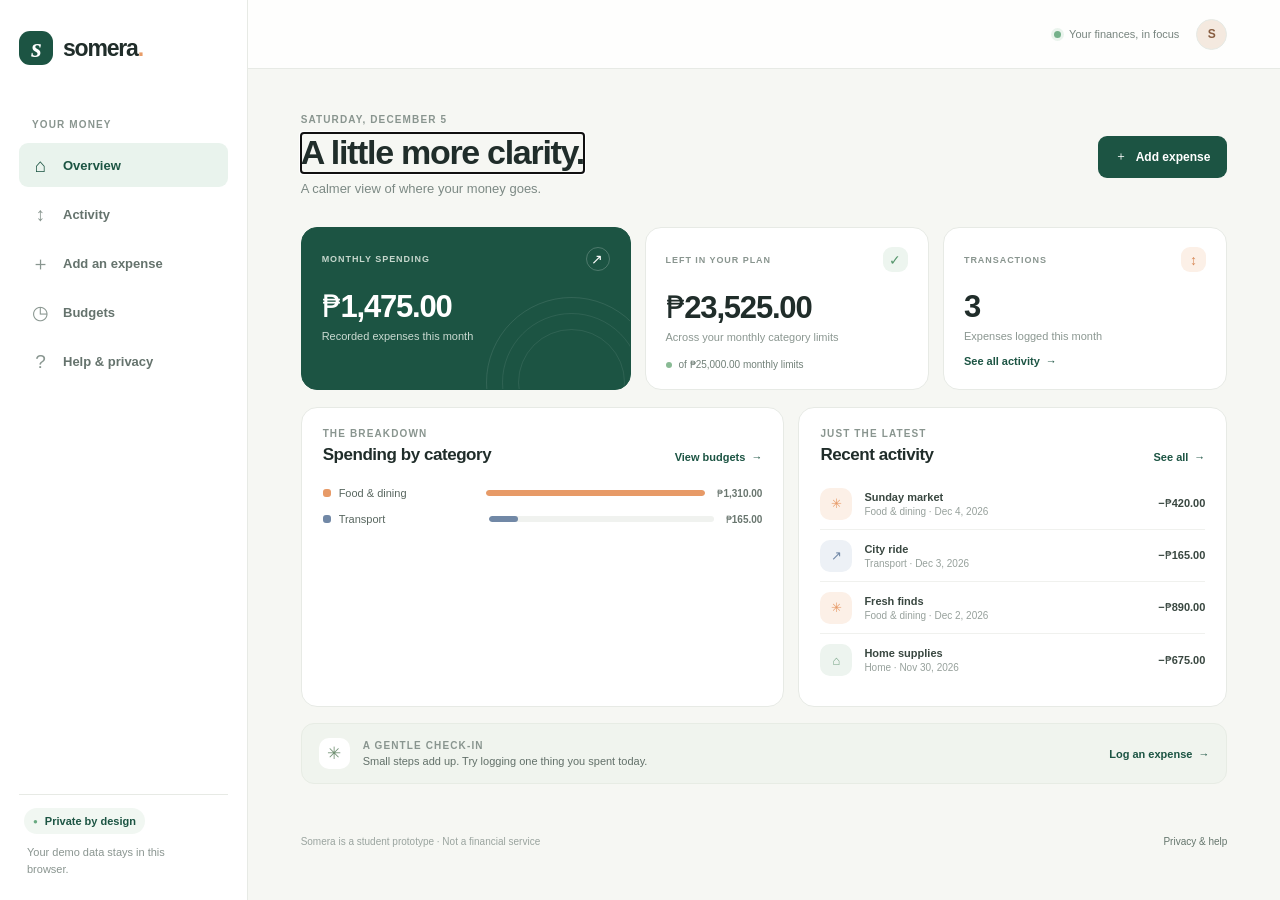
==== index.html @ aa262e17 "Upload working Somera local prototype" ====
<!doctype html>
<html lang="en">
  <head>
    <meta charset="utf-8">
    <meta name="viewport" content="width=device-width, initial-scale=1">
    <meta name="theme-color" content="#f6f5f0">
    <meta name="description" content="Somera is a simple, private-first expense tracker prototype.">
    <title>Somera — spend with clarity</title>
    <link rel="stylesheet" href="styles.css">
    <script src="app.js" defer></script>
  </head>
  <body>
    <div class="app-shell">
      <aside class="sidebar" aria-label="Main navigation">
        <a class="brand" href="#overview" aria-label="Somera home">
          <span class="brand-mark" aria-hidden="true">s</span>
          <span>somera<span class="brand-period">.</span></span>
        </a>

        <p class="nav-label">YOUR MONEY</p>
        <nav class="primary-nav">
          <a class="nav-link is-active" href="#overview" data-view="overview" aria-current="page">
            <span class="nav-icon" aria-hidden="true">⌂</span> Overview
          </a>
          <a class="nav-link" href="#activity" data-view="activity">
            <span class="nav-icon" aria-hidden="true">↕</span> Activity
          </a>
          <a class="nav-link" href="#add-expense" data-view="add-expense">
            <span class="nav-icon" aria-hidden="true">＋</span> Add an expense
          </a>
          <a class="nav-link" href="#budgets" data-view="budgets">
            <span class="nav-icon" aria-hidden="true">◷</span> Budgets
          </a>
          <a class="nav-link" href="#help" data-view="help">
            <span class="nav-icon" aria-hidden="true">?</span> Help & privacy
          </a>
        </nav>

        <div class="sidebar-bottom">
          <div class="privacy-chip"><span aria-hidden="true">●</span> Private by design</div>
          <p>Your demo data stays in this browser.</p>
        </div>
      </aside>

      <main id="main-content" class="main-content">
        <header class="topbar">
          <div class="mobile-brand" aria-label="Somera">somera<span class="brand-period">.</span></div>
          <p class="topbar-note"><span class="status-dot" aria-hidden="true"></span> Your finances, in focus</p>
          <button class="avatar" type="button" aria-label="Demo profile">S</button>
        </header>

        <div class="content-wrap">
          <section class="view is-visible" id="view-overview" data-page="overview" aria-labelledby="overview-title">
            <div class="page-heading">
              <div>
                <p class="eyebrow" id="today-label">YOUR MONEY AT A GLANCE</p>
                <h1 id="overview-title" tabindex="-1">A little more clarity.</h1>
                <p class="page-intro">A calmer view of where your money goes.</p>
              </div>
              <a class="button button-primary" href="#add-expense" data-view="add-expense"><span aria-hidden="true">＋</span> Add expense</a>
            </div>

            <div class="summary-grid" aria-label="This month's summary">
              <article class="summary-card balance-card">
                <div class="card-topline"><span>MONTHLY SPENDING</span><span class="card-icon" aria-hidden="true">↗</span></div>
                <p class="summary-value" id="monthly-spending">₱0.00</p>
                <p class="summary-caption">Recorded expenses this month</p>
                <div class="balance-decoration" aria-hidden="true"></div>
              </article>
              <article class="summary-card">
                <div class="card-topline"><span>LEFT IN YOUR PLAN</span><span class="mini-icon mint" aria-hidden="true">✓</span></div>
                <p class="summary-value" id="remaining-budget">₱0.00</p>
                <p class="summary-caption">Across your monthly category limits</p>
                <div class="summary-foot"><span class="foot-dot" aria-hidden="true"></span><span id="budget-footnote">Set a budget to get started</span></div>
              </article>
              <article class="summary-card">
                <div class="card-topline"><span>TRANSACTIONS</span><span class="mini-icon peach" aria-hidden="true">↕</span></div>
                <p class="summary-value" id="transaction-count">0</p>
                <p class="summary-caption">Expenses logged this month</p>
                <a class="text-link" href="#activity" data-view="activity">See all activity <span aria-hidden="true">→</span></a>
              </article>
            </div>

            <div class="dashboard-grid">
              <section class="panel spending-panel" aria-labelledby="spending-title">
                <div class="panel-heading">
                  <div><p class="eyebrow">THE BREAKDOWN</p><h2 id="spending-title">Spending by category</h2></div>
                  <a class="text-link" href="#budgets" data-view="budgets">View budgets <span aria-hidden="true">→</span></a>
                </div>
                <div id="category-breakdown" class="category-breakdown"></div>
              </section>

              <section class="panel recent-panel" aria-labelledby="recent-title">
                <div class="panel-heading">
                  <div><p class="eyebrow">JUST THE LATEST</p><h2 id="recent-title">Recent activity</h2></div>
                  <a class="text-link" href="#activity" data-view="activity">See all <span aria-hidden="true">→</span></a>
                </div>
                <div id="recent-transactions" class="recent-list"></div>
              </section>
            </div>

            <aside class="gentle-prompt" aria-label="Spending reflection">
              <span class="prompt-sparkle" aria-hidden="true">✳</span>
              <div><p class="eyebrow">A GENTLE CHECK-IN</p><p>Small steps add up. Try logging one thing you spent today.</p></div>
              <a class="text-link" href="#add-expense" data-view="add-expense">Log an expense <span aria-hidden="true">→</span></a>
            </aside>
          </section>

          <section class="view" id="view-activity" data-page="activity" aria-labelledby="activity-title" hidden>
            <div class="page-heading">
              <div><p class="eyebrow">YOUR MONEY, IN MOTION</p><h1 id="activity-title" tabindex="-1">Activity</h1><p class="page-intro">Every expense you've chosen to keep track of.</p></div>
              <a class="button button-primary" href="#add-expense" data-view="add-expense"><span aria-hidden="true">＋</span> Add expense</a>
            </div>
            <section class="panel activity-panel" aria-labelledby="all-transactions-title">
              <div class="panel-heading activity-heading"><div><p class="eyebrow">TRANSACTION HISTORY</p><h2 id="all-transactions-title">Your expenses</h2></div><span id="activity-result-count" class="result-count" aria-live="polite"></span></div>
              <div class="filter-row">
                <label class="search-field"><span class="sr-only">Search by merchant</span><span aria-hidden="true">⌕</span><input id="transaction-search" type="search" placeholder="Search expenses"></label>
                <label class="filter-select"><span class="sr-only">Filter by category</span><select id="category-filter"><option value="all">All categories</option></select></label>
              </div>
              <div class="table-scroll">
                <table class="transaction-table">
                  <caption class="sr-only">Expenses, newest first</caption>
                  <thead><tr><th scope="col">MERCHANT</th><th scope="col">CATEGORY</th><th scope="col">DATE</th><th scope="col" class="amount-cell">AMOUNT</th></tr></thead>
                  <tbody id="transaction-rows"></tbody>
                </table>
              </div>
              <p id="empty-activity" class="empty-state" hidden>No expenses match that search. Try a different search, or <a href="#add-expense" data-view="add-expense">add your first expense</a>.</p>
            </section>
          </section>

          <section class="view" id="view-add-expense" data-page="add-expense" aria-labelledby="add-expense-title" hidden>
            <div class="page-heading">
              <div><p class="eyebrow">A NOTE FOR FUTURE YOU</p><h1 id="add-expense-title" tabindex="-1">Log an expense</h1><p class="page-intro">Just the details you need. No bank connection required.</p></div>
            </div>
            <div class="form-layout">
              <section class="panel form-panel" aria-labelledby="expense-form-heading">
                <div class="panel-heading"><div><p class="eyebrow">NEW TRANSACTION</p><h2 id="expense-form-heading">What did you spend?</h2></div><span class="form-step">01 <span>— 03</span></span></div>
                <form id="expense-form">
                  <div class="form-grid">
                    <div class="field field-wide">
                      <label for="merchant">Merchant or description <span class="required-mark">Required</span></label>
                      <input id="merchant" name="merchant" type="text" maxlength="60" placeholder="e.g. Weekend groceries" autocomplete="off" required>
                      <span class="field-hint">A short name to help you recognize this expense.</span>
                    </div>
                    <div class="field">
                      <label for="amount">Amount <span class="required-mark">Required</span></label>
                      <div class="money-input"><span aria-hidden="true">₱</span><input id="amount" name="amount" type="number" inputmode="decimal" min="0.01" max="10000000" step="0.01" placeholder="0.00" required></div>
                    </div>
                    <div class="field">
                      <label for="expense-date">Date <span class="required-mark">Required</span></label>
                      <input id="expense-date" name="date" type="date" required>
                    </div>
                    <div class="field">
                      <label for="expense-category">Category <span class="required-mark">Required</span></label>
                      <select id="expense-category" name="category" required></select>
                    </div>
                    <div class="field">
                      <label for="payment-method">Paid with</label>
                      <select id="payment-method" name="paymentMethod">
                        <option value="Cash">Cash</option><option value="Debit card">Debit card</option><option value="E-wallet">E-wallet</option><option value="Credit card">Credit card</option><option value="Other">Other</option>
                      </select>
                    </div>
                    <div class="field field-wide check-field">
                      <input id="recurring" name="recurring" type="checkbox">
                      <label for="recurring">This is a recurring expense <span class="field-hint">A reminder for your own tracking; no payment will be scheduled.</span></label>
                    </div>
                  </div>
                  <p id="form-feedback" class="form-feedback" role="status" aria-live="polite"></p>
                  <div class="form-actions">
                    <button class="button button-primary" type="submit">Save expense <span aria-hidden="true">→</span></button>
                    <button class="button button-secondary" type="reset">Clear form</button>
                  </div>
                </form>
              </section>
              <aside class="form-aside">
                <div class="aside-illustration" aria-hidden="true"><span>₱</span><i></i><b></b></div>
                <p class="eyebrow">YOUR DATA, YOUR CALL</p>
                <h2>Made for mindful tracking.</h2>
                <p>This prototype saves the expenses you enter only in this browser. It doesn't connect to a bank or send your details anywhere.</p>
                <a class="text-link" href="#help" data-view="help">Read about privacy <span aria-hidden="true">→</span></a>
              </aside>
            </div>
          </section>

          <section class="view" id="view-budgets" data-page="budgets" aria-labelledby="budgets-title" hidden>
            <div class="page-heading">
              <div><p class="eyebrow">A PLAN THAT FLEXES WITH YOU</p><h1 id="budgets-title" tabindex="-1">Your budgets</h1><p class="page-intro">Choose monthly guideposts that feel right for you.</p></div>
              <a class="button button-primary" href="#add-expense" data-view="add-expense"><span aria-hidden="true">＋</span> Add expense</a>
            </div>
            <section class="budget-overview panel" aria-labelledby="budget-overview-title">
              <div class="budget-total-icon" aria-hidden="true">◷</div>
              <div><p class="eyebrow">ALL CATEGORY LIMITS</p><h2 id="budget-overview-title"><span id="total-budget">₱0.00</span> <span class="budget-subtitle">planned this month</span></h2><p id="budget-overview-caption" class="page-intro">Adjust a category anytime. Your plan is only a guide.</p></div>
            </section>
            <div class="budget-grid" id="budget-cards"></div>
            <section class="panel budget-editor" aria-labelledby="budget-editor-title">
              <div class="panel-heading"><div><p class="eyebrow">MAKE IT YOURS</p><h2 id="budget-editor-title">Adjust a monthly limit</h2></div></div>
              <form id="budget-form" class="budget-form">
                <div class="field"><label for="budget-category">Category</label><select id="budget-category" name="category" required></select></div>
                <div class="field"><label for="budget-amount">Monthly limit <span class="required-mark">Required</span></label><div class="money-input"><span aria-hidden="true">₱</span><input id="budget-amount" name="budget" type="number" min="0" max="10000000" step="0.01" placeholder="0.00" required></div></div>
                <button class="button button-primary" type="submit">Save limit <span aria-hidden="true">→</span></button>
              </form>
              <p id="budget-feedback" class="form-feedback" role="status" aria-live="polite"></p>
            </section>
          </section>

          <section class="view" id="view-help" data-page="help" aria-labelledby="help-title" hidden>
            <div class="page-heading">
              <div><p class="eyebrow">HERE WHEN YOU NEED US</p><h1 id="help-title" tabindex="-1">Help & privacy</h1><p class="page-intro">A few clear answers about this little money tool.</p></div>
            </div>
            <div class="help-grid">
              <section class="panel help-card"><span class="help-number">01</span><p class="eyebrow">GETTING STARTED</p><h2>How does Somera work?</h2><p>Add expenses by hand, choose a category, and set monthly limits to help you see your spending in one place. The totals and category breakdown update as you go.</p><a class="text-link" href="#add-expense" data-view="add-expense">Log an expense <span aria-hidden="true">→</span></a></section>
              <section class="panel help-card"><span class="help-number">02</span><p class="eyebrow">YOUR PRIVACY</p><h2>Where does my data go?</h2><p>This demo stores entries in your browser's local storage. It doesn't connect to a bank, use an account login, or transmit your personal details to a server.</p><p class="privacy-note"><span aria-hidden="true">●</span> No bank connection. No account required.</p></section>
              <section class="panel help-card"><span class="help-number">03</span><p class="eyebrow">YOUR CONTROL</p><h2>Can I clear my demo data?</h2><p>Yes. Clearing data removes your locally saved expenses and resets budget limits to the starting examples. This action can't be undone.</p><button class="button button-secondary" id="clear-data" type="button">Clear saved demo data</button><p id="clear-feedback" class="form-feedback" role="status" aria-live="polite"></p></section>
              <section class="panel help-card"><span class="help-number">04</span><p class="eyebrow">A FRIENDLY REMINDER</p><h2>Is this financial advice?</h2><p>No. Somera is an educational prototype to help organize example expenses. It isn't a bank, financial adviser, or substitute for professional guidance.</p></section>
            </div>
          </section>
        </div>
        <footer class="footer"><span>Somera is a student prototype · Not a financial service</span><a href="#help" data-view="help">Privacy & help</a></footer>
      </main>
    </div>
  </body>
</html>
---- styles.css ----
:root {
  color-scheme: light;
  --ink: #202d2a;
  --muted: #7c8984;
  --line: #e7eae5;
  --paper: #ffffff;
  --canvas: #f6f7f3;
  --green: #1c5443;
  --green-dark: #153f33;
  --mint: #e9f3ed;
  --orange: #e79a67;
  --peach: #fcf0e7;
  --blue: #7188a6;
  --lavender: #f0eef7;
  --yellow: #e6bb5c;
  --radius: 16px;
  font-family: 'DM Sans', 'Segoe UI', sans-serif;
  font-synthesis: none;
  text-rendering: optimizeLegibility;
}

* { box-sizing: border-box; }
body { margin: 0; min-width: 320px; background: var(--canvas); color: var(--ink); }
a { color: inherit; }
button, input, select { font: inherit; }
button, a, input, select { -webkit-tap-highlight-color: transparent; }
button:focus-visible, a:focus-visible, input:focus-visible, select:focus-visible { outline: 3px solid #87b69f; outline-offset: 3px; }
.app-shell { min-height: 100vh; }
.sidebar { position: fixed; z-index: 5; inset: 0 auto 0 0; display: flex; width: 248px; flex-direction: column; padding: 31px 19px 23px; background: #fff; border-right: 1px solid var(--line); }
.brand { display: inline-flex; align-items: center; gap: 10px; width: fit-content; color: var(--ink); font-family: Manrope, sans-serif; font-size: 23px; font-weight: 800; letter-spacing: -1.2px; text-decoration: none; }
.brand-mark { display: grid; width: 34px; height: 34px; place-items: center; border-radius: 11px; background: var(--green); color: #fff; font-family: Georgia, serif; font-size: 27px; font-weight: 700; font-style: italic; line-height: 1; }
.brand-period { color: #e89d68; }
.nav-label, .eyebrow { margin: 0; color: #89958f; font-size: 10px; font-weight: 700; letter-spacing: 1.13px; }
.nav-label { margin: 54px 0 13px 13px; }
.primary-nav { display: grid; gap: 5px; }
.nav-link { display: flex; min-height: 44px; align-items: center; gap: 13px; padding: 0 12px; border-radius: 9px; color: #65736d; font-size: 13px; font-weight: 600; text-decoration: none; transition: background .18s ease, color .18s ease; }
.nav-link:hover { background: #f6f8f5; color: var(--green); }
.nav-link.is-active { background: var(--mint); color: var(--green); }
.nav-icon { width: 19px; color: #899690; font-size: 19px; font-weight: 500; text-align: center; line-height: 1; }
.nav-link.is-active .nav-icon { color: var(--green); }
.sidebar-bottom { margin-top: auto; padding: 13px 5px 0; border-top: 1px solid var(--line); }
.privacy-chip { display: inline-flex; align-items: center; gap: 7px; padding: 7px 9px; border-radius: 18px; background: #f1f7f2; color: var(--green); font-size: 11px; font-weight: 700; }
.privacy-chip span { color: #69aa81; font-size: 8px; }
.sidebar-bottom p { max-width: 165px; margin: 10px 3px 0; color: #8a9590; font-size: 11px; line-height: 1.5; }
.main-content { min-height: 100vh; margin-left: 248px; }
.topbar { display: flex; height: 69px; align-items: center; justify-content: flex-end; gap: 17px; padding: 0 5.1%; border-bottom: 1px solid var(--line); background: rgba(255,255,255,.85); }
.topbar-note { display: flex; align-items: center; gap: 8px; margin: 0; color: #77847e; font-size: 11px; }
.status-dot { width: 7px; height: 7px; border-radius: 50%; background: #74b18a; box-shadow: 0 0 0 3px #eaf4ed; }
.avatar { display: grid; width: 31px; height: 31px; place-items: center; border: 1px solid #e6eae5; border-radius: 50%; background: #f4e9df; color: #875c3f; font-size: 12px; font-weight: 700; }
.mobile-brand { display: none; font-family: Manrope, sans-serif; font-size: 19px; font-weight: 800; letter-spacing: -.8px; }
.content-wrap { width: min(1180px, 100%); margin: 0 auto; padding: 42px 5.1% 35px; }
.view[hidden] { display: none; }
.page-heading { display: flex; min-height: 91px; align-items: center; justify-content: space-between; gap: 24px; margin-bottom: 25px; }
.page-heading h1 { margin: 8px 0 5px; font-family: Manrope, sans-serif; font-size: clamp(27px, 3vw, 34px); font-weight: 700; letter-spacing: -1.3px; line-height: 1.16; }
.page-intro { margin: 0; color: var(--muted); font-size: 13px; line-height: 1.65; }
.button { display: inline-flex; min-height: 42px; align-items: center; justify-content: center; gap: 9px; padding: 0 16px; border: 1px solid transparent; border-radius: 9px; font-size: 12px; font-weight: 700; text-decoration: none; cursor: pointer; transition: transform .15s ease, background .15s ease, border-color .15s ease; }
.button:hover { transform: translateY(-1px); }
.button-primary { background: var(--green); color: #fff; }
.button-primary:hover { background: var(--green-dark); }
.button-secondary { border-color: var(--line); background: #fff; color: #52625b; }
.button-secondary:hover { border-color: #bdcbc1; background: #fafbf9; }
.summary-grid { display: grid; grid-template-columns: 1.16fr 1fr 1fr; gap: 14px; }
.summary-card { position: relative; min-height: 153px; overflow: hidden; padding: 19px 20px; border: 1px solid var(--line); border-radius: var(--radius); background: var(--paper); }
.balance-card { border-color: var(--green); background: var(--green); color: #fff; }
.card-topline { display: flex; align-items: center; justify-content: space-between; color: #89958f; font-size: 9px; font-weight: 700; letter-spacing: .95px; }
.balance-card .card-topline { color: #c6d7cd; }
.card-icon { display: grid; width: 24px; height: 24px; place-items: center; border: 1px solid #ffffff37; border-radius: 50%; color: #fff; font-size: 14px; }
.mini-icon { display: grid; width: 25px; height: 25px; place-items: center; border-radius: 9px; font-size: 14px; }
.mini-icon.mint { background: #edf5ef; color: #54956b; }
.mini-icon.peach { background: var(--peach); color: #d88a59; }
.summary-value { position: relative; z-index: 1; margin: 17px 0 5px; font-family: Manrope, sans-serif; font-size: clamp(25px, 2.6vw, 31px); font-weight: 700; letter-spacing: -1.2px; }
.summary-caption { margin: 0; color: #8b9791; font-size: 11px; }
.balance-card .summary-caption { color: #cbdbd2; }
.balance-decoration { position: absolute; right: -27px; bottom: -79px; width: 171px; height: 171px; border: 1px solid #ffffff1a; border-radius: 50%; }
.balance-decoration::before, .balance-decoration::after { position: absolute; inset: 15px; border: 1px solid #ffffff15; border-radius: 50%; content: ""; }
.balance-decoration::after { inset: 31px; }
.summary-foot { display: flex; align-items: center; gap: 7px; margin-top: 16px; color: #718078; font-size: 10px; }
.foot-dot { width: 6px; height: 6px; border-radius: 50%; background: #89ba94; }
.text-link { display: inline-flex; align-items: center; gap: 6px; color: var(--green); font-size: 11px; font-weight: 700; text-decoration: none; }
.text-link:hover { color: #33805f; text-decoration: underline; text-underline-offset: 3px; }
.summary-card .text-link { margin-top: 13px; }
.dashboard-grid { display: grid; grid-template-columns: 1.06fr .94fr; gap: 14px; margin-top: 17px; }
.panel { border: 1px solid var(--line); border-radius: var(--radius); background: #fff; }
.spending-panel, .recent-panel { min-height: 287px; padding: 20px 21px; }
.panel-heading { display: flex; align-items: center; justify-content: space-between; gap: 12px; }
.panel-heading h2 { margin: 6px 0 0; font-family: Manrope, sans-serif; font-size: 17px; font-weight: 700; letter-spacing: -.45px; }
.panel-heading .text-link { align-self: flex-end; padding-bottom: 2px; }
.category-breakdown { display: grid; gap: 14px; margin-top: 22px; }
.category-line { display: grid; grid-template-columns: minmax(90px, 1fr) minmax(70px, 1.45fr) auto; align-items: center; gap: 12px; }
.category-name { display: inline-flex; align-items: center; gap: 8px; min-width: 0; overflow: hidden; color: #58665f; font-size: 11px; text-overflow: ellipsis; white-space: nowrap; }
.category-dot { flex: 0 0 auto; width: 8px; height: 8px; border-radius: 3px; background: var(--category-color, var(--green)); }
.progress-track { height: 6px; overflow: hidden; border-radius: 6px; background: #f0f2ef; }
.progress-fill { height: 100%; border-radius: inherit; background: var(--category-color, var(--green)); transition: width .25s ease; }
.category-amount { color: #69766f; font-size: 10px; font-weight: 700; text-align: right; white-space: nowrap; }
.recent-list { display: grid; margin-top: 13px; }
.recent-item { display: grid; grid-template-columns: 34px 1fr auto; align-items: center; gap: 10px; min-height: 52px; border-bottom: 1px solid #f0f1ee; }
.recent-item:last-child { border-bottom: 0; }
.merchant-icon { display: grid; width: 32px; height: 32px; place-items: center; border-radius: 10px; background: var(--icon-bg, #edf4ef); color: var(--icon-color, var(--green)); font-size: 13px; font-weight: 700; }
.recent-merchant, .recent-category { display: block; overflow: hidden; text-overflow: ellipsis; white-space: nowrap; }
.recent-merchant { color: #394740; font-size: 11px; font-weight: 700; }
.recent-category { margin-top: 3px; color: #97a19c; font-size: 10px; }
.recent-amount { color: #394740; font-size: 11px; font-weight: 700; }
.gentle-prompt { display: flex; align-items: center; gap: 13px; margin-top: 16px; padding: 14px 17px; border: 1px solid #e7ece4; border-radius: 13px; background: #f0f4ee; }
.prompt-sparkle { display: grid; width: 31px; height: 31px; flex: 0 0 auto; place-items: center; border-radius: 10px; background: #fff; color: #729174; font-size: 17px; }
.gentle-prompt > div { flex: 1; }
.gentle-prompt > div > p:last-child { margin: 4px 0 0; color: #627069; font-size: 11px; }
.gentle-prompt .text-link { white-space: nowrap; }
.footer { display: flex; justify-content: space-between; gap: 10px; padding: 17px 5.1% 23px; color: #9aa49f; font-size: 10px; }
.footer a { color: #65766d; text-decoration: none; }
.footer a:hover { text-decoration: underline; }
.activity-panel { min-height: 310px; padding: 21px; }
.activity-heading { margin-bottom: 20px; }
.result-count { color: var(--muted); font-size: 11px; }
.filter-row { display: flex; gap: 10px; margin-bottom: 12px; }
.search-field, .filter-select { display: flex; min-height: 38px; align-items: center; gap: 8px; padding: 0 11px; border: 1px solid var(--line); border-radius: 8px; background: #fff; color: #8b9690; }
.search-field { width: min(260px, 100%); }
.search-field input { width: 100%; border: 0; outline: 0; color: var(--ink); font-size: 11px; }
.search-field input:focus-visible { outline: 0; }
.filter-select select { border: 0; outline: 0; background: transparent; color: #536159; font-size: 11px; }
.transaction-table { width: 100%; border-collapse: collapse; text-align: left; }
.transaction-table th { height: 36px; border-bottom: 1px solid var(--line); color: #929c96; font-size: 9px; font-weight: 700; letter-spacing: .8px; }
.transaction-table td { height: 51px; border-bottom: 1px solid #f0f2ef; color: #637068; font-size: 11px; }
.transaction-table tbody tr:last-child td { border-bottom: 0; }
.transaction-table td:first-child { color: #33423a; font-weight: 700; }
.amount-cell { text-align: right; }
.empty-state { padding: 25px 5px; color: var(--muted); font-size: 12px; text-align: center; }
.empty-state a { color: var(--green); font-weight: 700; }
.form-layout { display: grid; grid-template-columns: minmax(0, 1.7fr) minmax(200px, .75fr); align-items: start; gap: 15px; }
.form-panel { padding: 23px; }
.form-panel > .panel-heading { margin-bottom: 22px; }
.form-step { color: var(--green); font-size: 11px; font-weight: 700; }
.form-step span { color: #a2aca6; font-weight: 500; }
.form-grid { display: grid; grid-template-columns: 1fr 1fr; gap: 17px 13px; }
.field { display: grid; align-content: start; gap: 7px; min-width: 0; }
.field-wide { grid-column: 1 / -1; }
.field > label, .check-field label { color: #4d5b53; font-size: 11px; font-weight: 700; }
.required-mark { margin-left: 4px; color: #9aa49e; font-size: 9px; font-weight: 500; }
.field input:not([type="checkbox"]), .field select { width: 100%; height: 41px; padding: 0 11px; border: 1px solid #e4e8e2; border-radius: 8px; background: #fff; color: #37453d; font-size: 11px; }
.field input::placeholder { color: #b0b9b4; }
.field-hint { display: block; color: #929d96; font-size: 10px; font-weight: 400; line-height: 1.5; }
.money-input { display: flex; height: 41px; align-items: center; gap: 8px; padding: 0 11px; border: 1px solid #e4e8e2; border-radius: 8px; color: #819087; }
.money-input:focus-within { outline: 3px solid #87b69f; outline-offset: 2px; }
.money-input input { width: 100%; min-width: 0; height: 100%; padding: 0; border: 0; outline: 0; background: transparent; color: #37453d; font-size: 11px; }
.money-input input:focus-visible { outline: 0; }
.check-field { display: flex; align-items: flex-start; gap: 9px; margin-top: 1px; }
.check-field input { width: 15px; height: 15px; margin: 0; accent-color: var(--green); }
.check-field label { display: grid; gap: 4px; cursor: pointer; }
.form-feedback { min-height: 17px; margin: 13px 0 0; color: var(--green); font-size: 11px; }
.form-feedback.is-error { color: #a94436; }
.form-actions { display: flex; flex-wrap: wrap; gap: 9px; margin-top: 12px; }
.form-aside { padding: 20px 17px; border: 1px solid #e4eae2; border-radius: var(--radius); background: #eef3ec; }
.aside-illustration { position: relative; display: grid; width: 53px; height: 53px; place-items: center; margin: 0 0 23px; border-radius: 16px; background: #fff; color: var(--green); font-family: Manrope, sans-serif; font-size: 21px; font-weight: 700; }
.aside-illustration i, .aside-illustration b { position: absolute; border: 1px solid #cadbce; border-radius: 50%; }
.aside-illustration i { inset: -7px; }
.aside-illustration b { inset: -14px; border-color: #dae5d9; }
.form-aside h2 { margin: 8px 0 8px; font-family: Manrope, sans-serif; font-size: 18px; letter-spacing: -.4px; line-height: 1.3; }
.form-aside > p:not(.eyebrow) { margin: 0 0 13px; color: #748078; font-size: 11px; line-height: 1.7; }
.budget-overview { display: flex; align-items: center; gap: 15px; padding: 19px 21px; }
.budget-total-icon { display: grid; width: 43px; height: 43px; flex: 0 0 auto; place-items: center; border-radius: 13px; background: var(--mint); color: var(--green); font-size: 22px; }
.budget-overview h2 { margin: 6px 0 3px; font-family: Manrope, sans-serif; font-size: 21px; letter-spacing: -.5px; }
.budget-subtitle { color: #87938c; font-family: 'DM Sans', sans-serif; font-size: 11px; font-weight: 500; letter-spacing: 0; }
.budget-overview .page-intro { font-size: 11px; }
.budget-grid { display: grid; grid-template-columns: repeat(3, 1fr); gap: 12px; margin: 14px 0; }
.budget-card { padding: 17px; border: 1px solid var(--line); border-radius: 13px; background: #fff; }
.budget-card-top { display: flex; align-items: center; justify-content: space-between; gap: 8px; }
.budget-card-name { display: flex; align-items: center; gap: 8px; color: #46554c; font-size: 11px; font-weight: 700; }
.budget-card-icon { display: grid; width: 27px; height: 27px; place-items: center; border-radius: 9px; background: var(--icon-bg); color: var(--icon-color); font-size: 12px; }
.budget-spent { margin: 15px 0 3px; font-family: Manrope, sans-serif; font-size: 18px; font-weight: 700; letter-spacing: -.5px; }
.budget-limit { color: #909b94; font-size: 10px; }
.budget-card .progress-track { margin: 11px 0 8px; }
.budget-card-foot { display: flex; justify-content: space-between; color: #87928b; font-size: 9px; }
.budget-card-foot .over-budget { color: #ad5c47; font-weight: 700; }
.budget-editor { padding: 20px 21px; }
.budget-form { display: grid; grid-template-columns: 1fr 1fr auto; align-items: end; gap: 12px; margin-top: 17px; }
.budget-form .button { min-height: 41px; }
.budget-form + .form-feedback { margin-bottom: -2px; }
.help-grid { display: grid; grid-template-columns: repeat(2, 1fr); gap: 14px; }
.help-card { position: relative; min-height: 217px; padding: 21px; }
.help-number { position: absolute; top: 19px; right: 20px; color: #d8e3d9; font-family: Manrope, sans-serif; font-size: 29px; font-weight: 800; letter-spacing: -1.5px; }
.help-card h2 { margin: 8px 0; font-family: Manrope, sans-serif; font-size: 17px; letter-spacing: -.45px; }
.help-card > p:not(.eyebrow, .privacy-note, .form-feedback) { max-width: 430px; margin: 0 0 14px; color: #77837c; font-size: 11px; line-height: 1.75; }
.privacy-note { display: inline-flex; align-items: center; gap: 6px; padding: 7px 9px; border-radius: 7px; background: #f0f6f0; color: var(--green); font-size: 10px; font-weight: 700; }
.help-card .button { margin-top: 2px; }
.sr-only { position: absolute; width: 1px; height: 1px; overflow: hidden; clip: rect(0,0,0,0); white-space: nowrap; clip-path: inset(50%); }

@media (min-width: 1450px) { .content-wrap { padding-top: 49px; } }
@media (max-width: 1080px) {
  .sidebar { width: 215px; padding-right: 15px; padding-left: 15px; }
  .main-content { margin-left: 215px; }
  .content-wrap { padding-right: 4%; padding-left: 4%; }
  .summary-grid { grid-template-columns: 1fr 1fr; }
  .balance-card { grid-row: span 2; }
  .dashboard-grid { grid-template-columns: 1fr; }
  .spending-panel, .recent-panel { min-height: auto; }
  .budget-grid { grid-template-columns: repeat(2, 1fr); }
}
@media (max-width: 760px) {
  .sidebar { position: fixed; inset: auto 0 0; width: 100%; height: 65px; padding: 4px 7px calc(4px + env(safe-area-inset-bottom)); border-top: 1px solid var(--line); border-right: 0; background: rgba(255,255,255,.97); }
  .sidebar > .brand, .sidebar > .nav-label, .sidebar-bottom { display: none; }
  .primary-nav { display: grid; width: 100%; grid-template-columns: repeat(5, minmax(0, 1fr)); gap: 1px; }
  .nav-link { min-height: 54px; flex-direction: column; justify-content: center; gap: 3px; padding: 3px 1px; border-radius: 8px; font-size: 9px; }
  .nav-icon { width: auto; font-size: 17px; }
  .main-content { margin-left: 0; padding-bottom: calc(63px + env(safe-area-inset-bottom)); }
  .topbar { height: 58px; justify-content: space-between; padding: 0 5%; }
  .mobile-brand { display: block; }
  .topbar-note { margin-left: auto; font-size: 10px; }
  .content-wrap { padding: 29px 5% 22px; }
  .page-heading { align-items: flex-start; min-height: 74px; margin-bottom: 19px; }
  .page-heading .button { min-height: 38px; padding: 0 10px; font-size: 10px; }
  .page-heading h1 { font-size: 28px; }
  .page-intro { max-width: 410px; font-size: 12px; }
  .summary-card { min-height: 139px; padding: 15px; }
  .summary-value { margin-top: 15px; font-size: 25px; }
  .summary-caption { font-size: 10px; }
  .dashboard-grid { gap: 11px; margin-top: 11px; }
  .spending-panel, .recent-panel { padding: 17px 15px; }
  .gentle-prompt { align-items: flex-start; flex-wrap: wrap; padding: 12px; }
  .gentle-prompt > div { min-width: calc(100% - 48px); }
  .gentle-prompt .text-link { margin-left: 44px; }
  .footer { padding-right: 5%; padding-bottom: 15px; padding-left: 5%; font-size: 9px; }
  .form-layout { grid-template-columns: 1fr; }
  .form-aside { padding: 17px; }
  .aside-illustration { margin-bottom: 19px; }
}
@media (max-width: 520px) {
  .content-wrap { padding-top: 24px; }
  .page-heading { gap: 9px; }
  .page-heading h1 { font-size: 25px; }
  .page-intro { font-size: 11px; }
  .page-heading .button { flex: 0 0 auto; gap: 4px; font-size: 9px; }
  .summary-grid { gap: 8px; }
  .summary-card { min-height: 128px; padding: 12px; }
  .card-topline { font-size: 8px; letter-spacing: .55px; }
  .summary-value { font-size: 22px; }
  .summary-foot { margin-top: 11px; font-size: 9px; }
  .panel-heading h2 { font-size: 15px; }
  .panel-heading .text-link { font-size: 10px; }
  .category-line { grid-template-columns: minmax(77px, .9fr) minmax(45px, 1.2fr) auto; gap: 7px; }
  .category-name { gap: 5px; font-size: 10px; }
  .category-amount { font-size: 9px; }
  .activity-panel, .form-panel { padding: 16px 13px; }
  .filter-row { flex-wrap: wrap; }
  .search-field { width: 100%; }
  .filter-select { min-height: 34px; }
  .table-scroll { overflow-x: auto; }
  .transaction-table { min-width: 465px; }
  .form-grid { gap: 14px 9px; }
  .field input:not([type="checkbox"]), .field select, .money-input { height: 39px; }
  .budget-grid, .help-grid { grid-template-columns: 1fr; }
  .budget-overview { padding: 15px; }
  .budget-overview h2 { font-size: 18px; }
  .budget-subtitle { font-size: 10px; }
  .budget-form { grid-template-columns: 1fr; align-items: stretch; }
  .budget-form .button { width: 100%; }
  .help-card { min-height: auto; }
  .footer { flex-wrap: wrap; }
}
@media (prefers-reduced-motion: reduce) {
  *, *::before, *::after { scroll-behavior: auto !important; transition-duration: .01ms !important; animation-duration: .01ms !important; }
}
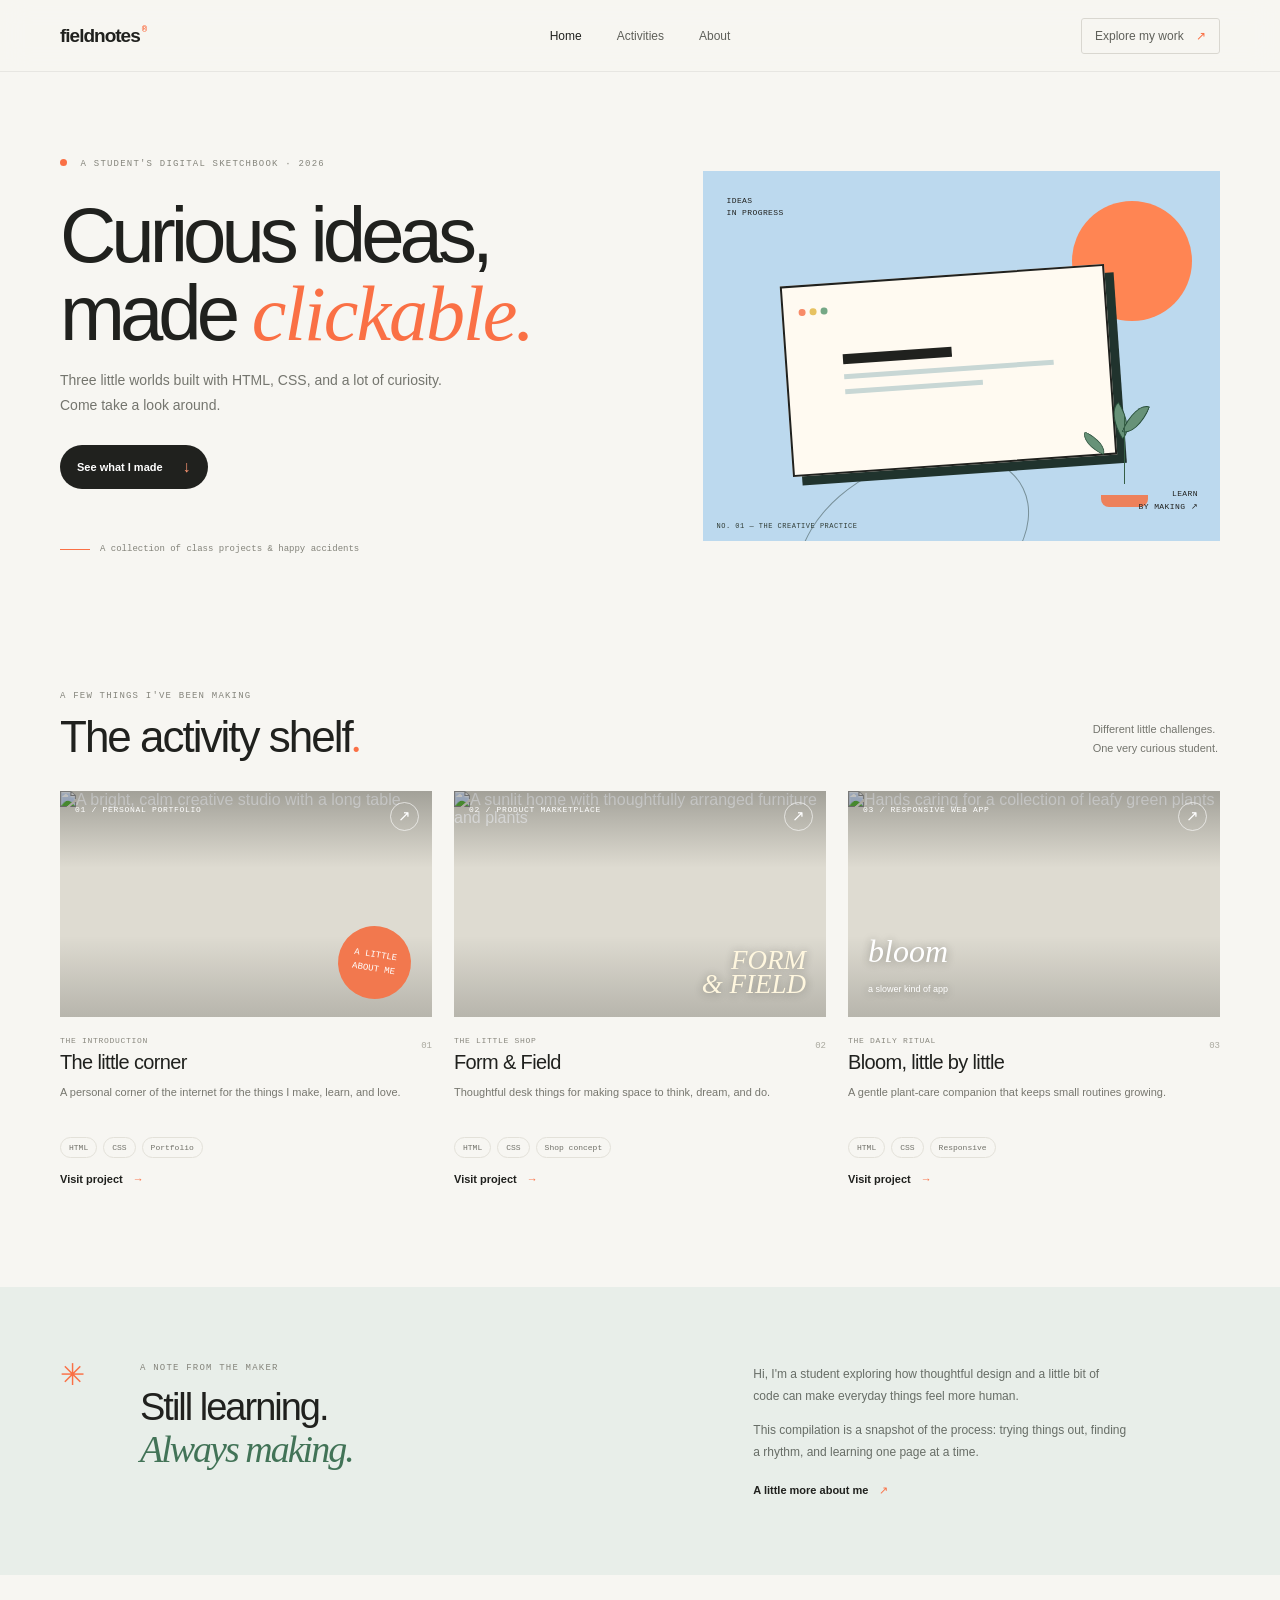
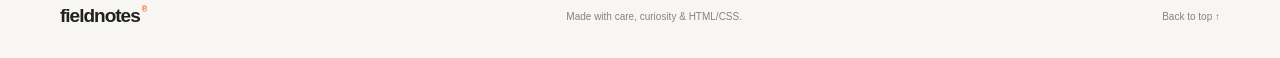
==== commit 41c57e35: "Publish Fieldnotes website" ====
--- a/index.html
+++ b/index.html
@@ -3,220 +3,96 @@
   <head>
     <meta charset="utf-8">
     <meta name="viewport" content="width=device-width, initial-scale=1">
-    <meta name="theme-color" content="#f6f5f0">
-    <meta name="description" content="Somera is a simple, private-first expense tracker prototype.">
-    <title>Somera — spend with clarity</title>
+    <meta name="theme-color" content="#f7f6f2">
+    <meta name="description" content="A student activity compilation featuring a portfolio, a product marketplace, and a responsive mobile web app.">
+    <title>Fieldnotes — Student Activity Compilation</title>
     <link rel="stylesheet" href="styles.css">
     <script src="app.js" defer></script>
   </head>
-  <body>
-    <div class="app-shell">
-      <aside class="sidebar" aria-label="Main navigation">
-        <a class="brand" href="#overview" aria-label="Somera home">
-          <span class="brand-mark" aria-hidden="true">s</span>
-          <span>somera<span class="brand-period">.</span></span>
-        </a>
+  <body class="home-page">
+    <header class="site-header">
+      <a class="wordmark" href="index.html" aria-label="Fieldnotes home">fieldnotes<span>®</span></a>
+      <nav class="site-nav" aria-label="Main navigation">
+        <a href="#home" aria-current="page">Home</a>
+        <a href="#activities">Activities</a>
+        <a href="#about">About</a>
+      </nav>
+      <a class="header-link" href="#activities">Explore my work <span aria-hidden="true">↗</span></a>
+    </header>
 
-        <p class="nav-label">YOUR MONEY</p>
-        <nav class="primary-nav">
-          <a class="nav-link is-active" href="#overview" data-view="overview" aria-current="page">
-            <span class="nav-icon" aria-hidden="true">⌂</span> Overview
-          </a>
-          <a class="nav-link" href="#activity" data-view="activity">
-            <span class="nav-icon" aria-hidden="true">↕</span> Activity
-          </a>
-          <a class="nav-link" href="#add-expense" data-view="add-expense">
-            <span class="nav-icon" aria-hidden="true">＋</span> Add an expense
-          </a>
-          <a class="nav-link" href="#budgets" data-view="budgets">
-            <span class="nav-icon" aria-hidden="true">◷</span> Budgets
-          </a>
-          <a class="nav-link" href="#help" data-view="help">
-            <span class="nav-icon" aria-hidden="true">?</span> Help & privacy
-          </a>
-        </nav>
+    <main id="home">
+      <section class="hero section-wrap" aria-labelledby="hero-title">
+        <div class="hero-copy">
+          <p class="eyebrow"><span class="eyebrow-dot"></span> A STUDENT'S DIGITAL SKETCHBOOK · 2026</p>
+          <h1 id="hero-title">Curious ideas,<br>made <span class="serif-accent">clickable.</span></h1>
+          <p class="hero-intro">Three little worlds built with HTML, CSS, and a lot of curiosity. Come take a look around.</p>
+          <a class="pill-button pill-dark" href="#activities">See what I made <span aria-hidden="true">↓</span></a>
+          <div class="hero-caption"><span class="caption-line"></span> A collection of class projects &amp; happy accidents</div>
+        </div>
+        <div class="hero-art" role="img" aria-label="Colorful editorial collage of a computer, a plant, and a bright orange sun">
+          <div class="art-sun"></div>
+          <div class="art-note art-note-top">IDEAS<br>IN PROGRESS</div>
+          <div class="art-window"><span></span><span></span><span></span><div class="window-lines"><i></i><i></i><i></i></div></div>
+          <div class="art-plant"><i></i><i></i><i></i><b></b></div>
+          <div class="art-orbit"></div>
+          <div class="art-note art-note-bottom">LEARN<br>BY MAKING ↗</div>
+          <div class="art-label">NO. 01 — THE CREATIVE PRACTICE</div>
+        </div>
+      </section>
 
-        <div class="sidebar-bottom">
-          <div class="privacy-chip"><span aria-hidden="true">●</span> Private by design</div>
-          <p>Your demo data stays in this browser.</p>
+      <section class="activity-section section-wrap" id="activities" aria-labelledby="activities-title">
+        <div class="section-heading">
+          <div><p class="eyebrow">A FEW THINGS I'VE BEEN MAKING</p><h2 id="activities-title">The activity shelf<span class="serif-accent">.</span></h2></div>
+          <p>Different little challenges.<br>One very curious student.</p>
         </div>
-      </aside>
+        <div class="project-grid">
+          <article class="project-card project-card-portfolio">
+            <a class="project-image" href="portfolio.html" aria-label="View the little corner portfolio project">
+              <img src="https://images.unsplash.com/photo-1497366754035-f200968a6e72?auto=format&amp;fit=crop&amp;w=1000&amp;q=85" alt="A bright, calm creative studio with a long table">
+              <span class="image-index">01 / PERSONAL PORTFOLIO</span><span class="image-arrow" aria-hidden="true">↗</span>
+              <span class="image-sticker">A LITTLE<br>ABOUT ME</span>
+            </a>
+            <div class="project-meta"><div><p class="project-type">THE INTRODUCTION</p><h3>The little corner</h3></div><span class="project-number">01</span></div>
+            <p class="project-description">A personal corner of the internet for the things I make, learn, and love.</p>
+            <div class="tag-row"><span>HTML</span><span>CSS</span><span>Portfolio</span></div>
+            <a class="project-link" href="portfolio.html">Visit project <span aria-hidden="true">→</span></a>
+          </article>
 
-      <main id="main-content" class="main-content">
-        <header class="topbar">
-          <div class="mobile-brand" aria-label="Somera">somera<span class="brand-period">.</span></div>
-          <p class="topbar-note"><span class="status-dot" aria-hidden="true"></span> Your finances, in focus</p>
-          <button class="avatar" type="button" aria-label="Demo profile">S</button>
-        </header>
+          <article class="project-card project-card-market">
+            <a class="project-image" href="market.html" aria-label="View the Form and Field marketplace project">
+              <img src="https://images.unsplash.com/photo-1494438639946-1ebd1d20bf85?auto=format&amp;fit=crop&amp;w=1000&amp;q=85" alt="A sunlit home with thoughtfully arranged furniture and plants">
+              <span class="image-index">02 / PRODUCT MARKETPLACE</span><span class="image-arrow" aria-hidden="true">↗</span>
+              <span class="market-label">FORM<br>&amp; FIELD</span>
+            </a>
+            <div class="project-meta"><div><p class="project-type">THE LITTLE SHOP</p><h3>Form &amp; Field</h3></div><span class="project-number">02</span></div>
+            <p class="project-description">Thoughtful desk things for making space to think, dream, and do.</p>
+            <div class="tag-row"><span>HTML</span><span>CSS</span><span>Shop concept</span></div>
+            <a class="project-link" href="market.html">Visit project <span aria-hidden="true">→</span></a>
+          </article>
 
-        <div class="content-wrap">
-          <section class="view is-visible" id="view-overview" data-page="overview" aria-labelledby="overview-title">
-            <div class="page-heading">
-              <div>
-                <p class="eyebrow" id="today-label">YOUR MONEY AT A GLANCE</p>
-                <h1 id="overview-title" tabindex="-1">A little more clarity.</h1>
-                <p class="page-intro">A calmer view of where your money goes.</p>
-              </div>
-              <a class="button button-primary" href="#add-expense" data-view="add-expense"><span aria-hidden="true">＋</span> Add expense</a>
-            </div>
+          <article class="project-card project-card-mobile">
+            <a class="project-image" href="bloom.html" aria-label="View Bloom, the responsive plant-care app project">
+              <img src="https://images.unsplash.com/photo-1416879595882-3373a0480b5b?auto=format&amp;fit=crop&amp;w=1000&amp;q=85" alt="Hands caring for a collection of leafy green plants">
+              <span class="image-index">03 / RESPONSIVE WEB APP</span><span class="image-arrow" aria-hidden="true">↗</span>
+              <span class="bloom-label">bloom<br><small>a slower kind of app</small></span>
+            </a>
+            <div class="project-meta"><div><p class="project-type">THE DAILY RITUAL</p><h3>Bloom, little by little</h3></div><span class="project-number">03</span></div>
+            <p class="project-description">A gentle plant-care companion that keeps small routines growing.</p>
+            <div class="tag-row"><span>HTML</span><span>CSS</span><span>Responsive</span></div>
+            <a class="project-link" href="bloom.html">Visit project <span aria-hidden="true">→</span></a>
+          </article>
+        </div>
+      </section>
 
-            <div class="summary-grid" aria-label="This month's summary">
-              <article class="summary-card balance-card">
-                <div class="card-topline"><span>MONTHLY SPENDING</span><span class="card-icon" aria-hidden="true">↗</span></div>
-                <p class="summary-value" id="monthly-spending">₱0.00</p>
-                <p class="summary-caption">Recorded expenses this month</p>
-                <div class="balance-decoration" aria-hidden="true"></div>
-              </article>
-              <article class="summary-card">
-                <div class="card-topline"><span>LEFT IN YOUR PLAN</span><span class="mini-icon mint" aria-hidden="true">✓</span></div>
-                <p class="summary-value" id="remaining-budget">₱0.00</p>
-                <p class="summary-caption">Across your monthly category limits</p>
-                <div class="summary-foot"><span class="foot-dot" aria-hidden="true"></span><span id="budget-footnote">Set a budget to get started</span></div>
-              </article>
-              <article class="summary-card">
-                <div class="card-topline"><span>TRANSACTIONS</span><span class="mini-icon peach" aria-hidden="true">↕</span></div>
-                <p class="summary-value" id="transaction-count">0</p>
-                <p class="summary-caption">Expenses logged this month</p>
-                <a class="text-link" href="#activity" data-view="activity">See all activity <span aria-hidden="true">→</span></a>
-              </article>
-            </div>
+      <section class="about-section" id="about" aria-labelledby="about-title">
+        <div class="about-inner section-wrap">
+          <span class="about-spark" aria-hidden="true">✳</span>
+          <div><p class="eyebrow">A NOTE FROM THE MAKER</p><h2 id="about-title">Still learning.<br><span class="serif-accent">Always making.</span></h2></div>
+          <div class="about-copy"><p>Hi, I'm a student exploring how thoughtful design and a little bit of code can make everyday things feel more human.</p><p>This compilation is a snapshot of the process: trying things out, finding a rhythm, and learning one page at a time.</p><a href="portfolio.html" class="about-link">A little more about me <span aria-hidden="true">↗</span></a></div>
+        </div>
+      </section>
+    </main>
 
-            <div class="dashboard-grid">
-              <section class="panel spending-panel" aria-labelledby="spending-title">
-                <div class="panel-heading">
-                  <div><p class="eyebrow">THE BREAKDOWN</p><h2 id="spending-title">Spending by category</h2></div>
-                  <a class="text-link" href="#budgets" data-view="budgets">View budgets <span aria-hidden="true">→</span></a>
-                </div>
-                <div id="category-breakdown" class="category-breakdown"></div>
-              </section>
-
-              <section class="panel recent-panel" aria-labelledby="recent-title">
-                <div class="panel-heading">
-                  <div><p class="eyebrow">JUST THE LATEST</p><h2 id="recent-title">Recent activity</h2></div>
-                  <a class="text-link" href="#activity" data-view="activity">See all <span aria-hidden="true">→</span></a>
-                </div>
-                <div id="recent-transactions" class="recent-list"></div>
-              </section>
-            </div>
-
-            <aside class="gentle-prompt" aria-label="Spending reflection">
-              <span class="prompt-sparkle" aria-hidden="true">✳</span>
-              <div><p class="eyebrow">A GENTLE CHECK-IN</p><p>Small steps add up. Try logging one thing you spent today.</p></div>
-              <a class="text-link" href="#add-expense" data-view="add-expense">Log an expense <span aria-hidden="true">→</span></a>
-            </aside>
-          </section>
-
-          <section class="view" id="view-activity" data-page="activity" aria-labelledby="activity-title" hidden>
-            <div class="page-heading">
-              <div><p class="eyebrow">YOUR MONEY, IN MOTION</p><h1 id="activity-title" tabindex="-1">Activity</h1><p class="page-intro">Every expense you've chosen to keep track of.</p></div>
-              <a class="button button-primary" href="#add-expense" data-view="add-expense"><span aria-hidden="true">＋</span> Add expense</a>
-            </div>
-            <section class="panel activity-panel" aria-labelledby="all-transactions-title">
-              <div class="panel-heading activity-heading"><div><p class="eyebrow">TRANSACTION HISTORY</p><h2 id="all-transactions-title">Your expenses</h2></div><span id="activity-result-count" class="result-count" aria-live="polite"></span></div>
-              <div class="filter-row">
-                <label class="search-field"><span class="sr-only">Search by merchant</span><span aria-hidden="true">⌕</span><input id="transaction-search" type="search" placeholder="Search expenses"></label>
-                <label class="filter-select"><span class="sr-only">Filter by category</span><select id="category-filter"><option value="all">All categories</option></select></label>
-              </div>
-              <div class="table-scroll">
-                <table class="transaction-table">
-                  <caption class="sr-only">Expenses, newest first</caption>
-                  <thead><tr><th scope="col">MERCHANT</th><th scope="col">CATEGORY</th><th scope="col">DATE</th><th scope="col" class="amount-cell">AMOUNT</th></tr></thead>
-                  <tbody id="transaction-rows"></tbody>
-                </table>
-              </div>
-              <p id="empty-activity" class="empty-state" hidden>No expenses match that search. Try a different search, or <a href="#add-expense" data-view="add-expense">add your first expense</a>.</p>
-            </section>
-          </section>
-
-          <section class="view" id="view-add-expense" data-page="add-expense" aria-labelledby="add-expense-title" hidden>
-            <div class="page-heading">
-              <div><p class="eyebrow">A NOTE FOR FUTURE YOU</p><h1 id="add-expense-title" tabindex="-1">Log an expense</h1><p class="page-intro">Just the details you need. No bank connection required.</p></div>
-            </div>
-            <div class="form-layout">
-              <section class="panel form-panel" aria-labelledby="expense-form-heading">
-                <div class="panel-heading"><div><p class="eyebrow">NEW TRANSACTION</p><h2 id="expense-form-heading">What did you spend?</h2></div><span class="form-step">01 <span>— 03</span></span></div>
-                <form id="expense-form">
-                  <div class="form-grid">
-                    <div class="field field-wide">
-                      <label for="merchant">Merchant or description <span class="required-mark">Required</span></label>
-                      <input id="merchant" name="merchant" type="text" maxlength="60" placeholder="e.g. Weekend groceries" autocomplete="off" required>
-                      <span class="field-hint">A short name to help you recognize this expense.</span>
-                    </div>
-                    <div class="field">
-                      <label for="amount">Amount <span class="required-mark">Required</span></label>
-                      <div class="money-input"><span aria-hidden="true">₱</span><input id="amount" name="amount" type="number" inputmode="decimal" min="0.01" max="10000000" step="0.01" placeholder="0.00" required></div>
-                    </div>
-                    <div class="field">
-                      <label for="expense-date">Date <span class="required-mark">Required</span></label>
-                      <input id="expense-date" name="date" type="date" required>
-                    </div>
-                    <div class="field">
-                      <label for="expense-category">Category <span class="required-mark">Required</span></label>
-                      <select id="expense-category" name="category" required></select>
-                    </div>
-                    <div class="field">
-                      <label for="payment-method">Paid with</label>
-                      <select id="payment-method" name="paymentMethod">
-                        <option value="Cash">Cash</option><option value="Debit card">Debit card</option><option value="E-wallet">E-wallet</option><option value="Credit card">Credit card</option><option value="Other">Other</option>
-                      </select>
-                    </div>
-                    <div class="field field-wide check-field">
-                      <input id="recurring" name="recurring" type="checkbox">
-                      <label for="recurring">This is a recurring expense <span class="field-hint">A reminder for your own tracking; no payment will be scheduled.</span></label>
-                    </div>
-                  </div>
-                  <p id="form-feedback" class="form-feedback" role="status" aria-live="polite"></p>
-                  <div class="form-actions">
-                    <button class="button button-primary" type="submit">Save expense <span aria-hidden="true">→</span></button>
-                    <button class="button button-secondary" type="reset">Clear form</button>
-                  </div>
-                </form>
-              </section>
-              <aside class="form-aside">
-                <div class="aside-illustration" aria-hidden="true"><span>₱</span><i></i><b></b></div>
-                <p class="eyebrow">YOUR DATA, YOUR CALL</p>
-                <h2>Made for mindful tracking.</h2>
-                <p>This prototype saves the expenses you enter only in this browser. It doesn't connect to a bank or send your details anywhere.</p>
-                <a class="text-link" href="#help" data-view="help">Read about privacy <span aria-hidden="true">→</span></a>
-              </aside>
-            </div>
-          </section>
-
-          <section class="view" id="view-budgets" data-page="budgets" aria-labelledby="budgets-title" hidden>
-            <div class="page-heading">
-              <div><p class="eyebrow">A PLAN THAT FLEXES WITH YOU</p><h1 id="budgets-title" tabindex="-1">Your budgets</h1><p class="page-intro">Choose monthly guideposts that feel right for you.</p></div>
-              <a class="button button-primary" href="#add-expense" data-view="add-expense"><span aria-hidden="true">＋</span> Add expense</a>
-            </div>
-            <section class="budget-overview panel" aria-labelledby="budget-overview-title">
-              <div class="budget-total-icon" aria-hidden="true">◷</div>
-              <div><p class="eyebrow">ALL CATEGORY LIMITS</p><h2 id="budget-overview-title"><span id="total-budget">₱0.00</span> <span class="budget-subtitle">planned this month</span></h2><p id="budget-overview-caption" class="page-intro">Adjust a category anytime. Your plan is only a guide.</p></div>
-            </section>
-            <div class="budget-grid" id="budget-cards"></div>
-            <section class="panel budget-editor" aria-labelledby="budget-editor-title">
-              <div class="panel-heading"><div><p class="eyebrow">MAKE IT YOURS</p><h2 id="budget-editor-title">Adjust a monthly limit</h2></div></div>
-              <form id="budget-form" class="budget-form">
-                <div class="field"><label for="budget-category">Category</label><select id="budget-category" name="category" required></select></div>
-                <div class="field"><label for="budget-amount">Monthly limit <span class="required-mark">Required</span></label><div class="money-input"><span aria-hidden="true">₱</span><input id="budget-amount" name="budget" type="number" min="0" max="10000000" step="0.01" placeholder="0.00" required></div></div>
-                <button class="button button-primary" type="submit">Save limit <span aria-hidden="true">→</span></button>
-              </form>
-              <p id="budget-feedback" class="form-feedback" role="status" aria-live="polite"></p>
-            </section>
-          </section>
-
-          <section class="view" id="view-help" data-page="help" aria-labelledby="help-title" hidden>
-            <div class="page-heading">
-              <div><p class="eyebrow">HERE WHEN YOU NEED US</p><h1 id="help-title" tabindex="-1">Help & privacy</h1><p class="page-intro">A few clear answers about this little money tool.</p></div>
-            </div>
-            <div class="help-grid">
-              <section class="panel help-card"><span class="help-number">01</span><p class="eyebrow">GETTING STARTED</p><h2>How does Somera work?</h2><p>Add expenses by hand, choose a category, and set monthly limits to help you see your spending in one place. The totals and category breakdown update as you go.</p><a class="text-link" href="#add-expense" data-view="add-expense">Log an expense <span aria-hidden="true">→</span></a></section>
-              <section class="panel help-card"><span class="help-number">02</span><p class="eyebrow">YOUR PRIVACY</p><h2>Where does my data go?</h2><p>This demo stores entries in your browser's local storage. It doesn't connect to a bank, use an account login, or transmit your personal details to a server.</p><p class="privacy-note"><span aria-hidden="true">●</span> No bank connection. No account required.</p></section>
-              <section class="panel help-card"><span class="help-number">03</span><p class="eyebrow">YOUR CONTROL</p><h2>Can I clear my demo data?</h2><p>Yes. Clearing data removes your locally saved expenses and resets budget limits to the starting examples. This action can't be undone.</p><button class="button button-secondary" id="clear-data" type="button">Clear saved demo data</button><p id="clear-feedback" class="form-feedback" role="status" aria-live="polite"></p></section>
-              <section class="panel help-card"><span class="help-number">04</span><p class="eyebrow">A FRIENDLY REMINDER</p><h2>Is this financial advice?</h2><p>No. Somera is an educational prototype to help organize example expenses. It isn't a bank, financial adviser, or substitute for professional guidance.</p></section>
-            </div>
-          </section>
-        </div>
-        <footer class="footer"><span>Somera is a student prototype · Not a financial service</span><a href="#help" data-view="help">Privacy & help</a></footer>
-      </main>
-    </div>
+    <footer class="site-footer"><a class="wordmark" href="index.html">fieldnotes<span>®</span></a><p>Made with care, curiosity &amp; HTML/CSS.</p><a href="#home">Back to top ↑</a></footer>
   </body>
 </html>
--- a/styles.css
+++ b/styles.css
@@ -1,260 +1,277 @@
 :root {
   color-scheme: light;
-  --ink: #202d2a;
-  --muted: #7c8984;
-  --line: #e7eae5;
-  --paper: #ffffff;
-  --canvas: #f6f7f3;
-  --green: #1c5443;
-  --green-dark: #153f33;
-  --mint: #e9f3ed;
-  --orange: #e79a67;
-  --peach: #fcf0e7;
-  --blue: #7188a6;
-  --lavender: #f0eef7;
-  --yellow: #e6bb5c;
-  --radius: 16px;
-  font-family: 'DM Sans', 'Segoe UI', sans-serif;
+  --ink: #20211e;
+  --muted: #74756e;
+  --paper: #f7f6f2;
+  --white: #fffefa;
+  --line: #e8e6df;
+  --orange: #fa7045;
+  --blue: #bcd9ee;
+  --green: #355f49;
+  --serif: "Playfair Display", Georgia, serif;
+  --mono: "DM Mono", Consolas, monospace;
+  font-family: "DM Sans", "Segoe UI", sans-serif;
   font-synthesis: none;
   text-rendering: optimizeLegibility;
 }
 
 * { box-sizing: border-box; }
-body { margin: 0; min-width: 320px; background: var(--canvas); color: var(--ink); }
+html { scroll-behavior: smooth; scroll-padding-top: 90px; }
+body { min-width: 320px; margin: 0; background: var(--paper); color: var(--ink); }
+img { display: block; max-width: 100%; }
 a { color: inherit; }
 button, input, select { font: inherit; }
-button, a, input, select { -webkit-tap-highlight-color: transparent; }
-button:focus-visible, a:focus-visible, input:focus-visible, select:focus-visible { outline: 3px solid #87b69f; outline-offset: 3px; }
-.app-shell { min-height: 100vh; }
-.sidebar { position: fixed; z-index: 5; inset: 0 auto 0 0; display: flex; width: 248px; flex-direction: column; padding: 31px 19px 23px; background: #fff; border-right: 1px solid var(--line); }
-.brand { display: inline-flex; align-items: center; gap: 10px; width: fit-content; color: var(--ink); font-family: Manrope, sans-serif; font-size: 23px; font-weight: 800; letter-spacing: -1.2px; text-decoration: none; }
-.brand-mark { display: grid; width: 34px; height: 34px; place-items: center; border-radius: 11px; background: var(--green); color: #fff; font-family: Georgia, serif; font-size: 27px; font-weight: 700; font-style: italic; line-height: 1; }
-.brand-period { color: #e89d68; }
-.nav-label, .eyebrow { margin: 0; color: #89958f; font-size: 10px; font-weight: 700; letter-spacing: 1.13px; }
-.nav-label { margin: 54px 0 13px 13px; }
-.primary-nav { display: grid; gap: 5px; }
-.nav-link { display: flex; min-height: 44px; align-items: center; gap: 13px; padding: 0 12px; border-radius: 9px; color: #65736d; font-size: 13px; font-weight: 600; text-decoration: none; transition: background .18s ease, color .18s ease; }
-.nav-link:hover { background: #f6f8f5; color: var(--green); }
-.nav-link.is-active { background: var(--mint); color: var(--green); }
-.nav-icon { width: 19px; color: #899690; font-size: 19px; font-weight: 500; text-align: center; line-height: 1; }
-.nav-link.is-active .nav-icon { color: var(--green); }
-.sidebar-bottom { margin-top: auto; padding: 13px 5px 0; border-top: 1px solid var(--line); }
-.privacy-chip { display: inline-flex; align-items: center; gap: 7px; padding: 7px 9px; border-radius: 18px; background: #f1f7f2; color: var(--green); font-size: 11px; font-weight: 700; }
-.privacy-chip span { color: #69aa81; font-size: 8px; }
-.sidebar-bottom p { max-width: 165px; margin: 10px 3px 0; color: #8a9590; font-size: 11px; line-height: 1.5; }
-.main-content { min-height: 100vh; margin-left: 248px; }
-.topbar { display: flex; height: 69px; align-items: center; justify-content: flex-end; gap: 17px; padding: 0 5.1%; border-bottom: 1px solid var(--line); background: rgba(255,255,255,.85); }
-.topbar-note { display: flex; align-items: center; gap: 8px; margin: 0; color: #77847e; font-size: 11px; }
-.status-dot { width: 7px; height: 7px; border-radius: 50%; background: #74b18a; box-shadow: 0 0 0 3px #eaf4ed; }
-.avatar { display: grid; width: 31px; height: 31px; place-items: center; border: 1px solid #e6eae5; border-radius: 50%; background: #f4e9df; color: #875c3f; font-size: 12px; font-weight: 700; }
-.mobile-brand { display: none; font-family: Manrope, sans-serif; font-size: 19px; font-weight: 800; letter-spacing: -.8px; }
-.content-wrap { width: min(1180px, 100%); margin: 0 auto; padding: 42px 5.1% 35px; }
-.view[hidden] { display: none; }
-.page-heading { display: flex; min-height: 91px; align-items: center; justify-content: space-between; gap: 24px; margin-bottom: 25px; }
-.page-heading h1 { margin: 8px 0 5px; font-family: Manrope, sans-serif; font-size: clamp(27px, 3vw, 34px); font-weight: 700; letter-spacing: -1.3px; line-height: 1.16; }
-.page-intro { margin: 0; color: var(--muted); font-size: 13px; line-height: 1.65; }
-.button { display: inline-flex; min-height: 42px; align-items: center; justify-content: center; gap: 9px; padding: 0 16px; border: 1px solid transparent; border-radius: 9px; font-size: 12px; font-weight: 700; text-decoration: none; cursor: pointer; transition: transform .15s ease, background .15s ease, border-color .15s ease; }
-.button:hover { transform: translateY(-1px); }
-.button-primary { background: var(--green); color: #fff; }
-.button-primary:hover { background: var(--green-dark); }
-.button-secondary { border-color: var(--line); background: #fff; color: #52625b; }
-.button-secondary:hover { border-color: #bdcbc1; background: #fafbf9; }
-.summary-grid { display: grid; grid-template-columns: 1.16fr 1fr 1fr; gap: 14px; }
-.summary-card { position: relative; min-height: 153px; overflow: hidden; padding: 19px 20px; border: 1px solid var(--line); border-radius: var(--radius); background: var(--paper); }
-.balance-card { border-color: var(--green); background: var(--green); color: #fff; }
-.card-topline { display: flex; align-items: center; justify-content: space-between; color: #89958f; font-size: 9px; font-weight: 700; letter-spacing: .95px; }
-.balance-card .card-topline { color: #c6d7cd; }
-.card-icon { display: grid; width: 24px; height: 24px; place-items: center; border: 1px solid #ffffff37; border-radius: 50%; color: #fff; font-size: 14px; }
-.mini-icon { display: grid; width: 25px; height: 25px; place-items: center; border-radius: 9px; font-size: 14px; }
-.mini-icon.mint { background: #edf5ef; color: #54956b; }
-.mini-icon.peach { background: var(--peach); color: #d88a59; }
-.summary-value { position: relative; z-index: 1; margin: 17px 0 5px; font-family: Manrope, sans-serif; font-size: clamp(25px, 2.6vw, 31px); font-weight: 700; letter-spacing: -1.2px; }
-.summary-caption { margin: 0; color: #8b9791; font-size: 11px; }
-.balance-card .summary-caption { color: #cbdbd2; }
-.balance-decoration { position: absolute; right: -27px; bottom: -79px; width: 171px; height: 171px; border: 1px solid #ffffff1a; border-radius: 50%; }
-.balance-decoration::before, .balance-decoration::after { position: absolute; inset: 15px; border: 1px solid #ffffff15; border-radius: 50%; content: ""; }
-.balance-decoration::after { inset: 31px; }
-.summary-foot { display: flex; align-items: center; gap: 7px; margin-top: 16px; color: #718078; font-size: 10px; }
-.foot-dot { width: 6px; height: 6px; border-radius: 50%; background: #89ba94; }
-.text-link { display: inline-flex; align-items: center; gap: 6px; color: var(--green); font-size: 11px; font-weight: 700; text-decoration: none; }
-.text-link:hover { color: #33805f; text-decoration: underline; text-underline-offset: 3px; }
-.summary-card .text-link { margin-top: 13px; }
-.dashboard-grid { display: grid; grid-template-columns: 1.06fr .94fr; gap: 14px; margin-top: 17px; }
-.panel { border: 1px solid var(--line); border-radius: var(--radius); background: #fff; }
-.spending-panel, .recent-panel { min-height: 287px; padding: 20px 21px; }
-.panel-heading { display: flex; align-items: center; justify-content: space-between; gap: 12px; }
-.panel-heading h2 { margin: 6px 0 0; font-family: Manrope, sans-serif; font-size: 17px; font-weight: 700; letter-spacing: -.45px; }
-.panel-heading .text-link { align-self: flex-end; padding-bottom: 2px; }
-.category-breakdown { display: grid; gap: 14px; margin-top: 22px; }
-.category-line { display: grid; grid-template-columns: minmax(90px, 1fr) minmax(70px, 1.45fr) auto; align-items: center; gap: 12px; }
-.category-name { display: inline-flex; align-items: center; gap: 8px; min-width: 0; overflow: hidden; color: #58665f; font-size: 11px; text-overflow: ellipsis; white-space: nowrap; }
-.category-dot { flex: 0 0 auto; width: 8px; height: 8px; border-radius: 3px; background: var(--category-color, var(--green)); }
-.progress-track { height: 6px; overflow: hidden; border-radius: 6px; background: #f0f2ef; }
-.progress-fill { height: 100%; border-radius: inherit; background: var(--category-color, var(--green)); transition: width .25s ease; }
-.category-amount { color: #69766f; font-size: 10px; font-weight: 700; text-align: right; white-space: nowrap; }
-.recent-list { display: grid; margin-top: 13px; }
-.recent-item { display: grid; grid-template-columns: 34px 1fr auto; align-items: center; gap: 10px; min-height: 52px; border-bottom: 1px solid #f0f1ee; }
-.recent-item:last-child { border-bottom: 0; }
-.merchant-icon { display: grid; width: 32px; height: 32px; place-items: center; border-radius: 10px; background: var(--icon-bg, #edf4ef); color: var(--icon-color, var(--green)); font-size: 13px; font-weight: 700; }
-.recent-merchant, .recent-category { display: block; overflow: hidden; text-overflow: ellipsis; white-space: nowrap; }
-.recent-merchant { color: #394740; font-size: 11px; font-weight: 700; }
-.recent-category { margin-top: 3px; color: #97a19c; font-size: 10px; }
-.recent-amount { color: #394740; font-size: 11px; font-weight: 700; }
-.gentle-prompt { display: flex; align-items: center; gap: 13px; margin-top: 16px; padding: 14px 17px; border: 1px solid #e7ece4; border-radius: 13px; background: #f0f4ee; }
-.prompt-sparkle { display: grid; width: 31px; height: 31px; flex: 0 0 auto; place-items: center; border-radius: 10px; background: #fff; color: #729174; font-size: 17px; }
-.gentle-prompt > div { flex: 1; }
-.gentle-prompt > div > p:last-child { margin: 4px 0 0; color: #627069; font-size: 11px; }
-.gentle-prompt .text-link { white-space: nowrap; }
-.footer { display: flex; justify-content: space-between; gap: 10px; padding: 17px 5.1% 23px; color: #9aa49f; font-size: 10px; }
-.footer a { color: #65766d; text-decoration: none; }
-.footer a:hover { text-decoration: underline; }
-.activity-panel { min-height: 310px; padding: 21px; }
-.activity-heading { margin-bottom: 20px; }
-.result-count { color: var(--muted); font-size: 11px; }
-.filter-row { display: flex; gap: 10px; margin-bottom: 12px; }
-.search-field, .filter-select { display: flex; min-height: 38px; align-items: center; gap: 8px; padding: 0 11px; border: 1px solid var(--line); border-radius: 8px; background: #fff; color: #8b9690; }
-.search-field { width: min(260px, 100%); }
-.search-field input { width: 100%; border: 0; outline: 0; color: var(--ink); font-size: 11px; }
-.search-field input:focus-visible { outline: 0; }
-.filter-select select { border: 0; outline: 0; background: transparent; color: #536159; font-size: 11px; }
-.transaction-table { width: 100%; border-collapse: collapse; text-align: left; }
-.transaction-table th { height: 36px; border-bottom: 1px solid var(--line); color: #929c96; font-size: 9px; font-weight: 700; letter-spacing: .8px; }
-.transaction-table td { height: 51px; border-bottom: 1px solid #f0f2ef; color: #637068; font-size: 11px; }
-.transaction-table tbody tr:last-child td { border-bottom: 0; }
-.transaction-table td:first-child { color: #33423a; font-weight: 700; }
-.amount-cell { text-align: right; }
-.empty-state { padding: 25px 5px; color: var(--muted); font-size: 12px; text-align: center; }
-.empty-state a { color: var(--green); font-weight: 700; }
-.form-layout { display: grid; grid-template-columns: minmax(0, 1.7fr) minmax(200px, .75fr); align-items: start; gap: 15px; }
-.form-panel { padding: 23px; }
-.form-panel > .panel-heading { margin-bottom: 22px; }
-.form-step { color: var(--green); font-size: 11px; font-weight: 700; }
-.form-step span { color: #a2aca6; font-weight: 500; }
-.form-grid { display: grid; grid-template-columns: 1fr 1fr; gap: 17px 13px; }
-.field { display: grid; align-content: start; gap: 7px; min-width: 0; }
-.field-wide { grid-column: 1 / -1; }
-.field > label, .check-field label { color: #4d5b53; font-size: 11px; font-weight: 700; }
-.required-mark { margin-left: 4px; color: #9aa49e; font-size: 9px; font-weight: 500; }
-.field input:not([type="checkbox"]), .field select { width: 100%; height: 41px; padding: 0 11px; border: 1px solid #e4e8e2; border-radius: 8px; background: #fff; color: #37453d; font-size: 11px; }
-.field input::placeholder { color: #b0b9b4; }
-.field-hint { display: block; color: #929d96; font-size: 10px; font-weight: 400; line-height: 1.5; }
-.money-input { display: flex; height: 41px; align-items: center; gap: 8px; padding: 0 11px; border: 1px solid #e4e8e2; border-radius: 8px; color: #819087; }
-.money-input:focus-within { outline: 3px solid #87b69f; outline-offset: 2px; }
-.money-input input { width: 100%; min-width: 0; height: 100%; padding: 0; border: 0; outline: 0; background: transparent; color: #37453d; font-size: 11px; }
-.money-input input:focus-visible { outline: 0; }
-.check-field { display: flex; align-items: flex-start; gap: 9px; margin-top: 1px; }
-.check-field input { width: 15px; height: 15px; margin: 0; accent-color: var(--green); }
-.check-field label { display: grid; gap: 4px; cursor: pointer; }
-.form-feedback { min-height: 17px; margin: 13px 0 0; color: var(--green); font-size: 11px; }
-.form-feedback.is-error { color: #a94436; }
-.form-actions { display: flex; flex-wrap: wrap; gap: 9px; margin-top: 12px; }
-.form-aside { padding: 20px 17px; border: 1px solid #e4eae2; border-radius: var(--radius); background: #eef3ec; }
-.aside-illustration { position: relative; display: grid; width: 53px; height: 53px; place-items: center; margin: 0 0 23px; border-radius: 16px; background: #fff; color: var(--green); font-family: Manrope, sans-serif; font-size: 21px; font-weight: 700; }
-.aside-illustration i, .aside-illustration b { position: absolute; border: 1px solid #cadbce; border-radius: 50%; }
-.aside-illustration i { inset: -7px; }
-.aside-illustration b { inset: -14px; border-color: #dae5d9; }
-.form-aside h2 { margin: 8px 0 8px; font-family: Manrope, sans-serif; font-size: 18px; letter-spacing: -.4px; line-height: 1.3; }
-.form-aside > p:not(.eyebrow) { margin: 0 0 13px; color: #748078; font-size: 11px; line-height: 1.7; }
-.budget-overview { display: flex; align-items: center; gap: 15px; padding: 19px 21px; }
-.budget-total-icon { display: grid; width: 43px; height: 43px; flex: 0 0 auto; place-items: center; border-radius: 13px; background: var(--mint); color: var(--green); font-size: 22px; }
-.budget-overview h2 { margin: 6px 0 3px; font-family: Manrope, sans-serif; font-size: 21px; letter-spacing: -.5px; }
-.budget-subtitle { color: #87938c; font-family: 'DM Sans', sans-serif; font-size: 11px; font-weight: 500; letter-spacing: 0; }
-.budget-overview .page-intro { font-size: 11px; }
-.budget-grid { display: grid; grid-template-columns: repeat(3, 1fr); gap: 12px; margin: 14px 0; }
-.budget-card { padding: 17px; border: 1px solid var(--line); border-radius: 13px; background: #fff; }
-.budget-card-top { display: flex; align-items: center; justify-content: space-between; gap: 8px; }
-.budget-card-name { display: flex; align-items: center; gap: 8px; color: #46554c; font-size: 11px; font-weight: 700; }
-.budget-card-icon { display: grid; width: 27px; height: 27px; place-items: center; border-radius: 9px; background: var(--icon-bg); color: var(--icon-color); font-size: 12px; }
-.budget-spent { margin: 15px 0 3px; font-family: Manrope, sans-serif; font-size: 18px; font-weight: 700; letter-spacing: -.5px; }
-.budget-limit { color: #909b94; font-size: 10px; }
-.budget-card .progress-track { margin: 11px 0 8px; }
-.budget-card-foot { display: flex; justify-content: space-between; color: #87928b; font-size: 9px; }
-.budget-card-foot .over-budget { color: #ad5c47; font-weight: 700; }
-.budget-editor { padding: 20px 21px; }
-.budget-form { display: grid; grid-template-columns: 1fr 1fr auto; align-items: end; gap: 12px; margin-top: 17px; }
-.budget-form .button { min-height: 41px; }
-.budget-form + .form-feedback { margin-bottom: -2px; }
-.help-grid { display: grid; grid-template-columns: repeat(2, 1fr); gap: 14px; }
-.help-card { position: relative; min-height: 217px; padding: 21px; }
-.help-number { position: absolute; top: 19px; right: 20px; color: #d8e3d9; font-family: Manrope, sans-serif; font-size: 29px; font-weight: 800; letter-spacing: -1.5px; }
-.help-card h2 { margin: 8px 0; font-family: Manrope, sans-serif; font-size: 17px; letter-spacing: -.45px; }
-.help-card > p:not(.eyebrow, .privacy-note, .form-feedback) { max-width: 430px; margin: 0 0 14px; color: #77837c; font-size: 11px; line-height: 1.75; }
-.privacy-note { display: inline-flex; align-items: center; gap: 6px; padding: 7px 9px; border-radius: 7px; background: #f0f6f0; color: var(--green); font-size: 10px; font-weight: 700; }
-.help-card .button { margin-top: 2px; }
-.sr-only { position: absolute; width: 1px; height: 1px; overflow: hidden; clip: rect(0,0,0,0); white-space: nowrap; clip-path: inset(50%); }
-
-@media (min-width: 1450px) { .content-wrap { padding-top: 49px; } }
-@media (max-width: 1080px) {
-  .sidebar { width: 215px; padding-right: 15px; padding-left: 15px; }
-  .main-content { margin-left: 215px; }
-  .content-wrap { padding-right: 4%; padding-left: 4%; }
-  .summary-grid { grid-template-columns: 1fr 1fr; }
-  .balance-card { grid-row: span 2; }
-  .dashboard-grid { grid-template-columns: 1fr; }
-  .spending-panel, .recent-panel { min-height: auto; }
-  .budget-grid { grid-template-columns: repeat(2, 1fr); }
-}
+a:focus-visible, button:focus-visible, input:focus-visible, select:focus-visible { outline: 3px solid #6d9cda; outline-offset: 3px; }
+.section-wrap { width: min(1160px, calc(100% - 80px)); margin-inline: auto; }
+
+.site-header { position: sticky; z-index: 10; top: 0; display: grid; min-height: 72px; grid-template-columns: 1fr 1fr 1fr; align-items: center; padding-inline: max(40px, calc((100vw - 1160px) / 2)); border-bottom: 1px solid #28282114; background: #f7f6f2ed; backdrop-filter: blur(14px); }
+.wordmark { width: fit-content; color: var(--ink); font-size: 19px; font-weight: 700; letter-spacing: -1px; text-decoration: none; }
+.wordmark span { display: inline-block; margin-left: 2px; color: var(--orange); font-family: var(--mono); font-size: 9px; vertical-align: top; }
+.site-nav { display: flex; justify-content: center; gap: 35px; }
+.site-nav a, .header-link { color: #5f6059; font-size: 12px; text-decoration: none; }
+.site-nav a:hover, .site-nav a[aria-current="page"] { color: var(--ink); }
+.header-link { justify-self: end; padding: 10px 13px; border: 1px solid #d9d7d0; border-radius: 3px; }
+.header-link span { padding-left: 9px; color: var(--orange); }
+.hero { display: grid; min-height: 585px; grid-template-columns: 1fr .9fr; align-items: center; gap: 6%; padding-block: 56px 74px; }
+.hero-copy { padding-block: 25px; }
+.eyebrow { margin: 0; color: #85857c; font-family: var(--mono); font-size: 9px; font-weight: 400; letter-spacing: 1.2px; line-height: 1.6; }
+.eyebrow-dot { display: inline-block; width: 7px; height: 7px; margin-right: 7px; border-radius: 50%; background: var(--orange); }
+.hero h1 { margin: 26px 0 16px; font-size: clamp(48px, 6.3vw, 78px); font-weight: 500; letter-spacing: -5px; line-height: .99; }
+.serif-accent { color: var(--orange); font-family: var(--serif); font-weight: 500; font-style: italic; letter-spacing: -2px; }
+.hero-intro { max-width: 415px; margin: 0 0 27px; color: var(--muted); font-size: 14px; line-height: 1.8; }
+.pill-button { display: inline-flex; align-items: center; gap: 20px; padding: 13px 17px; border-radius: 30px; font-size: 11px; font-weight: 600; text-decoration: none; transition: transform .2s ease, background .2s ease; }
+.pill-button:hover { transform: translateY(-2px); }
+.pill-dark { background: var(--ink); color: white; }
+.pill-dark:hover { background: #3c433d; }
+.pill-dark span { color: #ff9773; font-size: 16px; }
+.hero-caption { display: flex; align-items: center; gap: 10px; margin-top: 55px; color: #83837a; font-family: var(--mono); font-size: 9px; }
+.caption-line { width: 30px; height: 1px; background: var(--orange); }
+.hero-art { position: relative; min-height: 370px; overflow: hidden; background: #bcd9ee; }
+.art-sun { position: absolute; top: 30px; right: 28px; width: 120px; height: 120px; border-radius: 50%; background: #ff8553; }
+.art-window { position: absolute; top: 104px; left: 16%; z-index: 2; width: 63%; height: 191px; padding: 15px; border: 2px solid var(--ink); background: #fffaf1; box-shadow: 9px 9px 0 #20332d; transform: rotate(-4deg); }
+.art-window > span { display: inline-block; width: 7px; height: 7px; margin-right: 4px; border-radius: 50%; background: #f88b68; }
+.art-window > span:nth-child(2) { background: #e7c261; }
+.art-window > span:nth-child(3) { background: #75a886; }
+.window-lines { display: grid; gap: 10px; width: 72%; margin: 37px auto; }
+.window-lines i { display: block; height: 5px; background: #c8d7d5; }
+.window-lines i:first-child { width: 52%; height: 10px; background: var(--ink); }
+.window-lines i:last-child { width: 66%; }
+.art-plant { position: absolute; right: 14%; bottom: 34px; z-index: 3; width: 47px; height: 78px; border-bottom: 12px solid #ed815b; border-radius: 3px 3px 8px 8px; }
+.art-plant i { position: absolute; bottom: 60px; left: 20px; width: 17px; height: 34px; border: 1px solid #264d38; border-radius: 100% 0 100% 0; background: #679278; transform: rotate(-32deg); transform-origin: bottom; }
+.art-plant i:nth-child(2) { transform: rotate(22deg); }
+.art-plant i:nth-child(3) { bottom: 46px; left: -3px; transform: rotate(-65deg) scale(.8); }
+.art-plant b { position: absolute; bottom: 11px; left: 23px; width: 1px; height: 68px; background: #355e45; }
+.art-orbit { position: absolute; bottom: -81px; left: 17%; width: 245px; height: 160px; border: 1px solid #20332d70; border-radius: 50%; transform: rotate(-26deg); }
+.art-note { position: absolute; z-index: 3; color: var(--ink); font-family: var(--mono); font-size: 8px; letter-spacing: .4px; line-height: 1.6; }
+.art-note-top { top: 24px; left: 23px; }
+.art-note-bottom { right: 22px; bottom: 27px; text-align: right; }
+.art-label { position: absolute; bottom: 11px; left: 13px; z-index: 4; color: #303d36; font-family: var(--mono); font-size: 7px; letter-spacing: .5px; }
+
+.activity-section { padding-block: 32px 100px; }
+.section-heading { display: flex; align-items: end; justify-content: space-between; gap: 24px; margin-bottom: 28px; }
+.section-heading h2, .about-inner h2 { margin: 10px 0 0; font-size: clamp(33px, 4vw, 44px); font-weight: 500; letter-spacing: -2px; line-height: 1.1; }
+.section-heading h2 .serif-accent { color: var(--orange); }
+.section-heading > p { margin: 0 2px 5px 0; color: var(--muted); font-size: 11px; line-height: 1.7; }
+.project-grid { display: grid; grid-template-columns: repeat(3, minmax(0, 1fr)); gap: 22px; }
+.project-card { min-width: 0; }
+.project-image { position: relative; display: block; height: 226px; overflow: hidden; background: #dedbd1; color: white; text-decoration: none; }
+.project-image::after { position: absolute; inset: 0; background: linear-gradient(180deg, #10120e4a, transparent 34%, transparent 64%, #10120e30); content: ""; }
+.project-image img { width: 100%; height: 100%; object-fit: cover; transition: transform .45s ease; }
+.project-image:hover img { transform: scale(1.045); }
+.project-card-market .project-image img { object-position: center; }
+.image-index { position: absolute; top: 14px; left: 15px; z-index: 1; font-family: var(--mono); font-size: 8px; letter-spacing: .7px; }
+.image-arrow { position: absolute; top: 11px; right: 13px; z-index: 1; display: grid; width: 29px; height: 29px; place-items: center; border: 1px solid #ffffffa0; border-radius: 50%; font-size: 15px; }
+.image-sticker { position: absolute; right: 21px; bottom: 18px; z-index: 1; display: grid; width: 73px; height: 73px; place-content: center; border-radius: 50%; background: #f2784e; color: white; font-family: var(--mono); font-size: 9px; line-height: 1.5; text-align: center; transform: rotate(9deg); }
+.market-label { position: absolute; right: 20px; bottom: 20px; z-index: 1; color: #fff7df; font-family: var(--serif); font-size: 27px; font-style: italic; line-height: .9; text-align: right; text-shadow: 0 1px 8px #23231f66; }
+.bloom-label { position: absolute; bottom: 20px; left: 20px; z-index: 1; color: white; font-family: var(--serif); font-size: 32px; font-style: italic; line-height: .95; text-shadow: 0 1px 8px #23231f66; }
+.bloom-label small { font-family: "DM Sans", sans-serif; font-size: 9px; font-style: normal; }
+.project-meta { display: flex; justify-content: space-between; gap: 10px; margin-top: 19px; }
+.project-type { margin: 0 0 6px; color: #89887f; font-family: var(--mono); font-size: 8px; letter-spacing: .7px; }
+.project-meta h3 { margin: 0; font-size: 20px; font-weight: 500; letter-spacing: -.65px; }
+.project-number { padding-top: 5px; color: #aaa99f; font-family: var(--mono); font-size: 9px; }
+.project-description { min-height: 42px; margin: 9px 0 12px; color: #77776f; font-size: 11px; line-height: 1.7; }
+.tag-row { display: flex; flex-wrap: wrap; gap: 6px; }
+.tag-row span { padding: 5px 8px; border: 1px solid #e3e1d9; border-radius: 30px; color: #717169; font-family: var(--mono); font-size: 8px; }
+.project-link { display: inline-flex; gap: 10px; align-items: center; margin-top: 15px; color: var(--ink); font-size: 11px; font-weight: 600; text-decoration: none; }
+.project-link span { color: var(--orange); transition: transform .2s ease; }
+.project-link:hover span { transform: translateX(4px); }
+
+.about-section { padding-block: 70px 74px; background: #e8eee9; }
+.about-inner { display: grid; grid-template-columns: 50px 1fr .8fr; align-items: start; gap: 30px; }
+.about-spark { color: var(--orange); font-size: 30px; }
+.about-inner .eyebrow { padding-top: 4px; }
+.about-inner h2 { margin-top: 12px; font-size: 38px; }
+.about-inner h2 .serif-accent { color: #427357; }
+.about-copy { max-width: 375px; padding-top: 6px; color: #676d66; font-size: 12px; line-height: 1.85; }
+.about-copy p { margin: 0 0 12px; }
+.about-link { display: inline-flex; gap: 11px; margin-top: 4px; color: var(--ink); font-size: 11px; font-weight: 600; text-decoration: none; }
+.about-link span { color: var(--orange); }
+.site-footer { display: flex; min-height: 83px; align-items: center; justify-content: space-between; gap: 20px; width: min(1160px, calc(100% - 80px)); margin: auto; }
+.site-footer p, .site-footer > a:last-child { color: #85857c; font-size: 10px; text-decoration: none; }
+
+/* Shared interior page layout */
+.interior-page { min-height: 100vh; }
+.interior-main { width: min(1080px, calc(100% - 64px)); margin: 0 auto; padding: 38px 0 80px; }
+.back-link { display: inline-flex; gap: 8px; align-items: center; margin-bottom: 31px; color: #72736b; font-size: 11px; text-decoration: none; }
+.back-link:hover { color: var(--orange); }
+.interior-kicker { margin-bottom: 11px; color: #83837a; font-family: var(--mono); font-size: 9px; letter-spacing: 1px; }
+.interior-title { margin: 0; font-size: clamp(42px, 6vw, 68px); font-weight: 500; letter-spacing: -3.5px; line-height: 1.04; }
+.interior-lede { max-width: 590px; margin: 13px 0 0; color: var(--muted); font-size: 14px; line-height: 1.8; }
+.interior-footer { border-top: 1px solid var(--line); }
+.portfolio-hero { display: grid; grid-template-columns: 1.15fr .85fr; align-items: center; gap: 45px; padding: 36px 0 65px; }
+.portfolio-portrait { position: relative; min-height: 330px; overflow: hidden; background: #d7e3dd; }
+.portfolio-portrait img { width: 100%; height: 330px; object-fit: cover; }
+.portrait-note { position: absolute; right: 15px; bottom: 15px; padding: 9px 12px; background: var(--white); font-family: var(--mono); font-size: 8px; }
+.portfolio-hello { color: var(--orange); font-family: var(--serif); font-size: 18px; font-style: italic; }
+.portfolio-name { margin: 11px 0 13px; font-size: clamp(39px, 5vw, 57px); font-weight: 500; letter-spacing: -3px; line-height: 1; }
+.portfolio-bio { max-width: 430px; color: #70716a; font-size: 13px; line-height: 1.85; }
+.portfolio-facts { display: grid; grid-template-columns: repeat(3, 1fr); gap: 15px; margin-top: 26px; padding-top: 17px; border-top: 1px solid var(--line); }
+.portfolio-facts span { display: block; margin-bottom: 6px; color: #8c8c82; font-family: var(--mono); font-size: 8px; }
+.portfolio-facts strong { font-size: 10px; font-weight: 500; }
+.portfolio-section { padding: 30px 0; border-top: 1px solid var(--line); }
+.portfolio-section h2 { margin: 0 0 18px; font-size: 23px; font-weight: 500; letter-spacing: -.8px; }
+.skill-pills { display: flex; flex-wrap: wrap; gap: 9px; }
+.skill-pills span { padding: 9px 13px; border: 1px solid #dfddd5; border-radius: 30px; color: #66675f; font-size: 10px; }
+.portfolio-work { display: grid; grid-template-columns: repeat(3, 1fr); gap: 14px; }
+.portfolio-work article { min-height: 135px; padding: 17px; background: var(--white); }
+.portfolio-work span { color: var(--orange); font-family: var(--mono); font-size: 9px; }
+.portfolio-work h3 { margin: 17px 0 6px; font-size: 14px; font-weight: 500; }
+.portfolio-work p { margin: 0; color: var(--muted); font-size: 10px; line-height: 1.6; }
+.contact-box { display: flex; align-items: center; justify-content: space-between; gap: 20px; padding: 22px; background: #e8eee9; }
+.contact-box h2 { margin-bottom: 5px; }
+.contact-box p { margin: 0; color: #77776f; font-size: 11px; }
+.contact-button { display: inline-flex; padding: 11px 15px; border-radius: 3px; background: var(--ink); color: white; font-size: 10px; text-decoration: none; }
+
+/* Product marketplace */
+.market-page { background: #f5f1e7; }
+.market-page .site-header { background: #f5f1e7ed; }
+.market-top { display: flex; align-items: flex-end; justify-content: space-between; gap: 20px; padding: 29px 0 24px; }
+.market-brand { color: #374632; font-family: var(--serif); font-size: 23px; font-style: italic; text-decoration: none; }
+.market-intro { display: flex; align-items: center; justify-content: space-between; gap: 30px; padding: 28px 34px; background: #dfe6d8; }
+.market-intro h1 { margin: 7px 0; color: #303d2d; font-family: var(--serif); font-size: clamp(36px, 5vw, 56px); font-weight: 500; letter-spacing: -2px; line-height: 1; }
+.market-intro p:last-child { max-width: 410px; margin: 0; color: #6a7564; font-size: 12px; line-height: 1.8; }
+.cart-button { padding: 10px 13px; border: 1px solid #9ca68f; border-radius: 30px; background: transparent; color: #394633; font-size: 10px; cursor: pointer; }
+.cart-drawer { margin-top: 12px; padding: 17px 20px; border: 1px solid #d7d9cf; background: #fffdf7; }
+.cart-drawer[hidden] { display: none; }
+.cart-drawer h2 { margin: 0 0 10px; font-family: var(--serif); font-size: 19px; font-weight: 500; }
+.cart-items { margin: 0; padding-left: 17px; color: #64675c; font-size: 11px; line-height: 1.9; }
+.market-toolbar { display: flex; align-items: center; justify-content: space-between; gap: 14px; padding: 28px 0 15px; }
+.market-toolbar h2 { margin: 0; font-family: var(--serif); font-size: 23px; font-weight: 500; }
+.market-toolbar p { margin: 0; color: #858579; font-family: var(--mono); font-size: 8px; }
+.product-grid { display: grid; grid-template-columns: repeat(3, 1fr); gap: 17px; }
+.product-card { padding: 10px 10px 16px; background: #fffdf7; }
+.product-image { position: relative; height: 208px; overflow: hidden; background: #e9e6dc; }
+.product-image img { width: 100%; height: 100%; object-fit: cover; }
+.product-label { position: absolute; top: 10px; left: 10px; padding: 6px 8px; background: #fffdf7; color: #59604f; font-family: var(--mono); font-size: 7px; }
+.product-info { display: flex; justify-content: space-between; gap: 10px; margin: 13px 2px 7px; }
+.product-info h3 { margin: 0; color: #3a4435; font-family: var(--serif); font-size: 17px; font-weight: 500; }
+.product-info strong { color: #454e3c; font-size: 11px; font-weight: 500; }
+.product-card > p { min-height: 32px; margin: 0 2px 12px; color: #77786e; font-size: 9px; line-height: 1.6; }
+.add-to-cart { width: 100%; padding: 10px; border: 1px solid #69745e; background: transparent; color: #414c39; font-size: 9px; cursor: pointer; transition: background .18s, color .18s; }
+.add-to-cart:hover { background: #44533e; color: white; }
+.market-footnote { margin: 23px 0 0; color: #868577; font-size: 9px; line-height: 1.7; }
+
+/* Responsive Bloom app */
+.bloom-page { background: #eef1e8; }
+.bloom-page .site-header { background: #eef1e8ef; }
+.bloom-wrap { width: min(1040px, calc(100% - 60px)); margin: auto; }
+.bloom-heading { padding: 30px 0 20px; }
+.bloom-heading .interior-title { color: #2d4434; font-family: var(--serif); font-size: clamp(41px, 5vw, 56px); font-style: italic; }
+.bloom-heading .interior-lede { max-width: 500px; font-size: 12px; }
+.bloom-app { display: grid; grid-template-columns: 230px minmax(0, 1fr); min-height: 445px; overflow: hidden; border: 1px solid #e1e4d9; background: #fffefa; box-shadow: 0 16px 44px #3844340d; }
+.bloom-side { padding: 25px 20px; background: #f8f8f1; }
+.bloom-logo { color: #405c42; font-family: var(--serif); font-size: 23px; font-style: italic; }
+.bloom-side > p { margin: 7px 0 22px; color: #858779; font-size: 9px; }
+.bloom-nav { display: grid; gap: 6px; }
+.bloom-tab { padding: 11px 10px; border: 0; background: transparent; color: #777b6c; font-size: 10px; text-align: left; cursor: pointer; }
+.bloom-tab[aria-selected="true"] { background: #e6ecdf; color: #3b5b40; }
+.bloom-side-note { margin-top: 70px; padding: 12px; background: #e5eadf; color: #68755f; font-size: 9px; line-height: 1.7; }
+.bloom-content { padding: 29px clamp(18px, 4vw, 42px); }
+.bloom-topline { display: flex; justify-content: space-between; gap: 15px; color: #87897c; font-family: var(--mono); font-size: 8px; }
+.bloom-welcome { margin: 20px 0 5px; color: #354b38; font-family: var(--serif); font-size: 29px; font-weight: 500; }
+.bloom-subtitle { margin: 0; color: #858779; font-size: 10px; }
+.plant-highlight { display: grid; grid-template-columns: 125px 1fr; min-height: 126px; gap: 16px; align-items: center; margin-top: 20px; padding: 11px; background: #eef2e9; }
+.plant-highlight img { width: 125px; height: 104px; object-fit: cover; }
+.plant-highlight p { margin: 0 0 5px; color: #828578; font-family: var(--mono); font-size: 8px; }
+.plant-highlight h3 { margin: 0 0 6px; color: #3c513e; font-family: var(--serif); font-size: 20px; font-weight: 500; }
+.plant-highlight span { color: #71776b; font-size: 9px; }
+.care-list { display: grid; gap: 8px; margin-top: 21px; }
+.care-list h3 { margin: 0 0 3px; color: #46533f; font-size: 11px; font-weight: 600; }
+.care-task { display: flex; min-height: 38px; align-items: center; gap: 10px; padding: 8px 10px; border: 1px solid #ecece4; color: #63675c; font-size: 9px; cursor: pointer; }
+.care-task input { width: 14px; height: 14px; accent-color: #4c7854; }
+.care-task.is-done span { color: #8b8e83; text-decoration: line-through; }
+.bloom-plant-list { display: grid; grid-template-columns: repeat(2, 1fr); gap: 11px; margin-top: 22px; }
+.bloom-plant-card { padding: 15px; background: #f3f5ee; }
+.bloom-plant-card h3 { margin: 0 0 5px; color: #3e5942; font-family: var(--serif); font-size: 17px; font-weight: 500; }
+.bloom-plant-card p { margin: 0; color: #777b6c; font-size: 9px; line-height: 1.7; }
+.bloom-note { margin-top: 20px; padding: 17px; background: #f3f5ee; color: #73786b; font-size: 11px; line-height: 1.8; }
+.bloom-note strong { display: block; margin-bottom: 4px; color: #435845; font-family: var(--serif); font-size: 17px; font-weight: 500; }
+.bloom-attribution { margin: 19px 0 0; color: #7d8173; font-size: 9px; line-height: 1.7; text-align: center; }
+
 @media (max-width: 760px) {
-  .sidebar { position: fixed; inset: auto 0 0; width: 100%; height: 65px; padding: 4px 7px calc(4px + env(safe-area-inset-bottom)); border-top: 1px solid var(--line); border-right: 0; background: rgba(255,255,255,.97); }
-  .sidebar > .brand, .sidebar > .nav-label, .sidebar-bottom { display: none; }
-  .primary-nav { display: grid; width: 100%; grid-template-columns: repeat(5, minmax(0, 1fr)); gap: 1px; }
-  .nav-link { min-height: 54px; flex-direction: column; justify-content: center; gap: 3px; padding: 3px 1px; border-radius: 8px; font-size: 9px; }
-  .nav-icon { width: auto; font-size: 17px; }
-  .main-content { margin-left: 0; padding-bottom: calc(63px + env(safe-area-inset-bottom)); }
-  .topbar { height: 58px; justify-content: space-between; padding: 0 5%; }
-  .mobile-brand { display: block; }
-  .topbar-note { margin-left: auto; font-size: 10px; }
-  .content-wrap { padding: 29px 5% 22px; }
-  .page-heading { align-items: flex-start; min-height: 74px; margin-bottom: 19px; }
-  .page-heading .button { min-height: 38px; padding: 0 10px; font-size: 10px; }
-  .page-heading h1 { font-size: 28px; }
-  .page-intro { max-width: 410px; font-size: 12px; }
-  .summary-card { min-height: 139px; padding: 15px; }
-  .summary-value { margin-top: 15px; font-size: 25px; }
-  .summary-caption { font-size: 10px; }
-  .dashboard-grid { gap: 11px; margin-top: 11px; }
-  .spending-panel, .recent-panel { padding: 17px 15px; }
-  .gentle-prompt { align-items: flex-start; flex-wrap: wrap; padding: 12px; }
-  .gentle-prompt > div { min-width: calc(100% - 48px); }
-  .gentle-prompt .text-link { margin-left: 44px; }
-  .footer { padding-right: 5%; padding-bottom: 15px; padding-left: 5%; font-size: 9px; }
-  .form-layout { grid-template-columns: 1fr; }
-  .form-aside { padding: 17px; }
-  .aside-illustration { margin-bottom: 19px; }
-}
-@media (max-width: 520px) {
-  .content-wrap { padding-top: 24px; }
-  .page-heading { gap: 9px; }
-  .page-heading h1 { font-size: 25px; }
-  .page-intro { font-size: 11px; }
-  .page-heading .button { flex: 0 0 auto; gap: 4px; font-size: 9px; }
-  .summary-grid { gap: 8px; }
-  .summary-card { min-height: 128px; padding: 12px; }
-  .card-topline { font-size: 8px; letter-spacing: .55px; }
-  .summary-value { font-size: 22px; }
-  .summary-foot { margin-top: 11px; font-size: 9px; }
-  .panel-heading h2 { font-size: 15px; }
-  .panel-heading .text-link { font-size: 10px; }
-  .category-line { grid-template-columns: minmax(77px, .9fr) minmax(45px, 1.2fr) auto; gap: 7px; }
-  .category-name { gap: 5px; font-size: 10px; }
-  .category-amount { font-size: 9px; }
-  .activity-panel, .form-panel { padding: 16px 13px; }
-  .filter-row { flex-wrap: wrap; }
-  .search-field { width: 100%; }
-  .filter-select { min-height: 34px; }
-  .table-scroll { overflow-x: auto; }
-  .transaction-table { min-width: 465px; }
-  .form-grid { gap: 14px 9px; }
-  .field input:not([type="checkbox"]), .field select, .money-input { height: 39px; }
-  .budget-grid, .help-grid { grid-template-columns: 1fr; }
-  .budget-overview { padding: 15px; }
-  .budget-overview h2 { font-size: 18px; }
-  .budget-subtitle { font-size: 10px; }
-  .budget-form { grid-template-columns: 1fr; align-items: stretch; }
-  .budget-form .button { width: 100%; }
-  .help-card { min-height: auto; }
-  .footer { flex-wrap: wrap; }
-}
+  .section-wrap { width: min(100% - 38px, 560px); }
+  .site-header { min-height: 64px; grid-template-columns: auto 1fr; padding-inline: 19px; }
+  .site-nav { justify-content: end; gap: clamp(14px, 5vw, 27px); }
+  .site-nav a { font-size: 11px; }
+  .header-link { display: none; }
+  .hero { min-height: auto; grid-template-columns: 1fr; gap: 26px; padding-block: 47px 46px; }
+  .hero-copy { padding: 0; }
+  .hero h1 { margin-top: 20px; font-size: clamp(51px, 12vw, 72px); letter-spacing: -3.6px; }
+  .hero-caption { margin-top: 31px; }
+  .hero-art { min-height: 315px; }
+  .art-window { top: 76px; height: 173px; }
+  .activity-section { padding-block: 23px 68px; }
+  .section-heading { align-items: start; flex-direction: column; gap: 9px; margin-bottom: 22px; }
+  .section-heading h2 { font-size: 38px; }
+  .project-grid { grid-template-columns: 1fr; gap: 33px; }
+  .project-image { height: clamp(205px, 58vw, 300px); }
+  .project-description { min-height: 0; }
+  .about-section { padding-block: 48px; }
+  .about-inner { grid-template-columns: 27px 1fr; gap: 15px; }
+  .about-inner h2 { font-size: 34px; }
+  .about-copy { grid-column: 2; }
+  .site-footer { width: calc(100% - 38px); min-height: 74px; flex-wrap: wrap; gap: 7px 14px; }
+  .site-footer p { order: 1; width: 100%; margin: 0 0 13px; }
+  .site-footer > a:last-child { order: 2; }
+  .interior-main { width: calc(100% - 38px); padding-top: 25px; }
+  .portfolio-hero { grid-template-columns: 1fr; gap: 25px; padding-top: 13px; }
+  .portfolio-portrait, .portfolio-portrait img { min-height: 235px; height: 235px; }
+  .portfolio-work { grid-template-columns: 1fr; }
+  .portfolio-work article { min-height: 0; }
+  .portfolio-work h3 { margin-top: 11px; }
+  .contact-box { align-items: start; flex-direction: column; }
+  .market-top { padding-top: 18px; }
+  .market-intro { align-items: start; flex-direction: column; padding: 23px; }
+  .market-intro p:last-child { max-width: none; }
+  .product-grid { grid-template-columns: 1fr; }
+  .product-image { height: clamp(220px, 68vw, 330px); }
+  .market-toolbar { align-items: start; flex-direction: column; }
+  .bloom-wrap { width: calc(100% - 30px); }
+  .bloom-heading { padding-top: 22px; }
+  .bloom-app { grid-template-columns: 1fr; }
+  .bloom-side { padding: 15px; }
+  .bloom-side > p { margin-bottom: 12px; }
+  .bloom-nav { grid-template-columns: repeat(3, 1fr); gap: 5px; }
+  .bloom-tab { padding: 10px 5px; text-align: center; }
+  .bloom-side-note { display: none; }
+  .bloom-content { padding: 21px 15px; }
+  .plant-highlight { grid-template-columns: 94px 1fr; gap: 11px; }
+  .plant-highlight img { width: 94px; height: 91px; }
+}
+
+@media (max-width: 390px) {
+  .site-header { padding-inline: 13px; }
+  .wordmark { font-size: 17px; }
+  .site-nav { gap: 12px; }
+  .site-nav a { font-size: 10px; }
+  .section-wrap, .interior-main { width: calc(100% - 30px); }
+  .hero h1 { font-size: 49px; }
+  .hero-art { min-height: 270px; }
+  .art-window { top: 68px; height: 154px; }
+  .site-footer { width: calc(100% - 30px); }
+  .portfolio-facts { gap: 7px; }
+}
+
 @media (prefers-reduced-motion: reduce) {
   *, *::before, *::after { scroll-behavior: auto !important; transition-duration: .01ms !important; animation-duration: .01ms !important; }
 }
